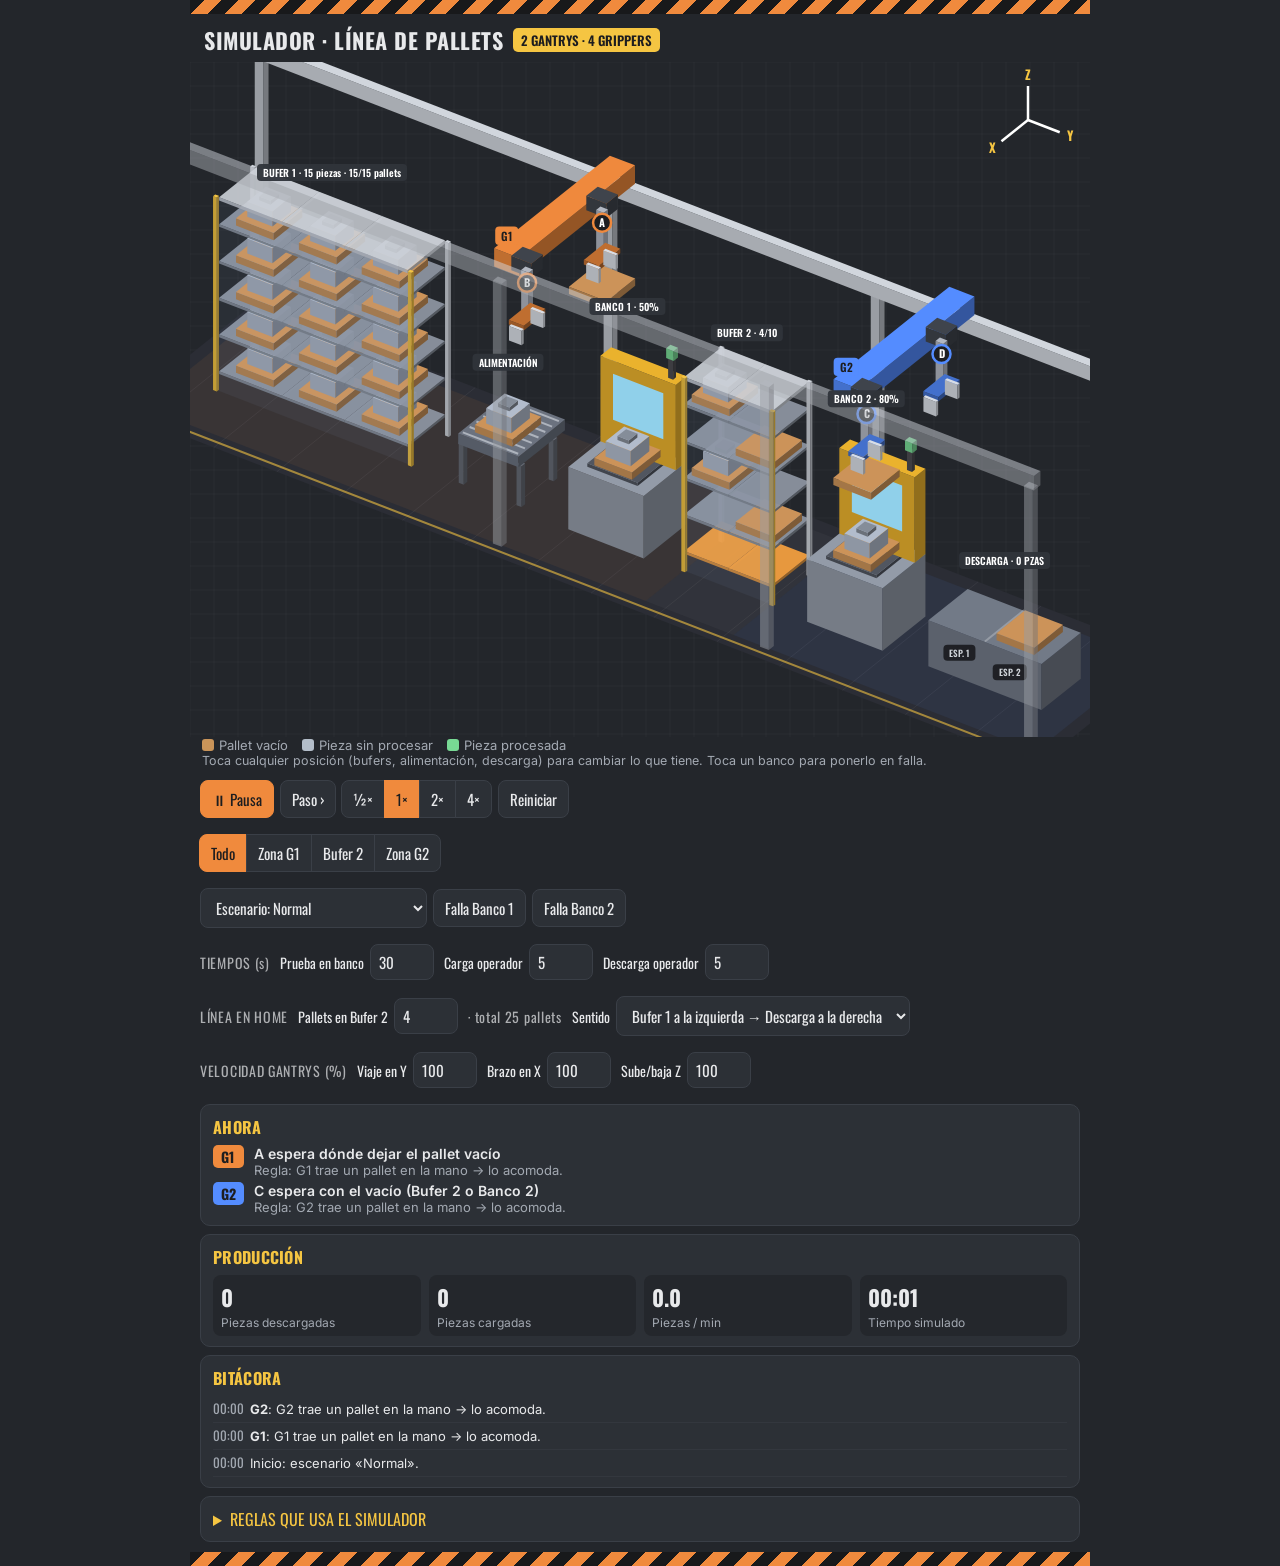
==== simulador/simulador_un_archivo.html @ 89b0557e "Simulador de la línea de pallets con 2 gantrys Simulador isométrico interactivo (HTML + JS clásico, " ====
<!DOCTYPE html>
<html lang="es">
<head>
<meta charset="utf-8">
<meta name="viewport" content="width=device-width, initial-scale=1, maximum-scale=1">
<title>Simulador línea de pallets · 2 gantrys</title>
<link rel="preconnect" href="https://fonts.googleapis.com">
<link href="https://fonts.googleapis.com/css2?family=Oswald:wght@400;600;700&family=Inter:wght@400;600&display=swap" rel="stylesheet">
<style>
:root{--bg:#23262b;--panel:#2c3036;--line:#3a3f47;--txt:#e8e9eb;--mut:#a3a9b2;--or:#f08a3d;--ye:#f5c542;--gr:#78d994;--bl:#548cff;--re:#ee4d47}
*{box-sizing:border-box}
body{margin:0;background:var(--bg);color:var(--txt);font-family:Inter,system-ui,sans-serif;font-size:14px}
.haz{height:14px;background:repeating-linear-gradient(-45deg,var(--or) 0 12px,#18191b 12px 24px)}
header{padding:10px 14px 6px;display:flex;align-items:center;gap:10px}
header h1{font-family:Oswald,sans-serif;font-size:22px;margin:0;letter-spacing:.5px}
.tag{background:var(--ye);color:#1d1d1f;font-family:Oswald;font-weight:600;padding:2px 8px;border-radius:5px;font-size:13px}
.wrap{max-width:900px;margin:0 auto}
#cvwrap{position:relative}
canvas{display:block;width:100%;touch-action:manipulation}
#toast{position:absolute;left:50%;top:10px;transform:translateX(-50%);background:#111;color:#fff;padding:6px 12px;border-radius:8px;font-size:13px;opacity:0;transition:opacity .2s;pointer-events:none;max-width:90%;text-align:center}
.bar{display:flex;flex-wrap:wrap;gap:6px;padding:8px 10px;align-items:center}
.tiempos{gap:10px;font-family:Oswald,sans-serif;font-size:14px}
.tiempos .lbl{opacity:.7;letter-spacing:.05em}
.tiempos label{display:flex;align-items:center;gap:6px}
.tiempos input{width:64px;font-family:Oswald,sans-serif;font-size:15px;background:var(--panel);color:var(--txt);border:1px solid var(--line);border-radius:8px;padding:6px 8px}
button,select{font-family:Oswald,sans-serif;font-size:15px;background:var(--panel);color:var(--txt);border:1px solid var(--line);border-radius:8px;padding:7px 11px;cursor:pointer}
button.on{background:var(--or);color:#1d1d1f;border-color:var(--or)}
button.flt.on{background:var(--re);border-color:var(--re);color:#fff}
.seg{display:flex;gap:0}
.seg button{border-radius:0;margin-left:-1px}
.seg button:first-child{border-radius:8px 0 0 8px}.seg button:last-child{border-radius:0 8px 8px 0}
.card{background:var(--panel);border:1px solid var(--line);border-radius:10px;margin:8px 10px;padding:10px 12px}
.card h3{font-family:Oswald;margin:0 0 6px;font-size:16px;letter-spacing:.3px;color:var(--ye)}
.now{display:grid;grid-template-columns:auto 1fr;gap:4px 10px;align-items:start}
.pill{font-family:Oswald;font-weight:700;padding:1px 8px;border-radius:5px;color:#1d1d1f}
.rule{color:var(--mut);font-size:13px}
.act{font-weight:600}
.stats{display:flex;gap:8px;flex-wrap:wrap}
.stat{flex:1;min-width:90px;background:#24272c;border-radius:8px;padding:6px 8px}
.stat b{font-family:Oswald;font-size:22px;display:block}
.stat span{color:var(--mut);font-size:12px}
#log{max-height:220px;overflow:auto;font-size:13px;line-height:1.45}
#log div{border-bottom:1px solid #33373e;padding:3px 0}
#log .t{color:var(--mut);font-family:Oswald;margin-right:6px}
#warn{color:var(--re);font-weight:600;display:none;margin-top:6px}
details summary{cursor:pointer;font-family:Oswald;font-size:16px;color:var(--ye)}
details li{margin:4px 0;color:#d4d7db}
.legend{display:flex;gap:14px;flex-wrap:wrap;color:var(--mut);font-size:13px;padding:0 12px}
.sw{display:inline-block;width:12px;height:12px;border-radius:3px;margin-right:5px;vertical-align:-1px}
.hint{color:var(--mut);font-size:12.5px;padding:0 12px 4px}

</style>

</head>
<body>
<div class="wrap">
<div class="haz"></div>
<header><h1>SIMULADOR · LÍNEA DE PALLETS</h1><span class="tag">2 GANTRYS · 4 GRIPPERS</span></header>
<div id="cvwrap"><canvas id="cv"></canvas><div id="toast"></div></div>
<div class="legend">
 <span><i class="sw" style="background:#c99459"></i>Pallet vacío</span>
 <span><i class="sw" style="background:#b3bdc9"></i>Pieza sin procesar</span>
 <span><i class="sw" style="background:#78d994"></i>Pieza procesada</span>
</div>
<div class="hint">Toca cualquier posición (bufers, alimentación, descarga) para cambiar lo que tiene. Toca un banco para ponerlo en falla.</div>
<div class="bar">
 <button id="play" class="on">⏸ Pausa</button>
 <button id="step">Paso ›</button>
 <div class="seg" id="spd"><button data-s="0.5">½×</button><button data-s="1" class="on">1×</button><button data-s="2">2×</button><button data-s="4">4×</button></div>
 <button id="reset">Reiniciar</button>
</div>
<div class="bar">
 <div class="seg" id="cam"><button data-c="all" class="on">Todo</button><button data-c="g1">Zona G1</button><button data-c="b2">Bufer 2</button><button data-c="g2">Zona G2</button></div>
</div>
<div class="bar">
 <select id="scn">
  <option value="normal">Escenario: Normal</option>
  <option value="f1">Banco 1 en falla</option>
  <option value="f2">Banco 2 en falla</option>
  <option value="b1low">Bufer 1 casi vacío</option>
  <option value="slow">Descarga lenta (operador tarda)</option>
  <option value="pair">Regla rota en Bufer 2 (001 y 006)</option>
 </select>
 <button id="fb1" class="flt">Falla Banco 1</button>
 <button id="fb2" class="flt">Falla Banco 2</button>
</div>
<div class="bar tiempos">
 <span class="lbl">TIEMPOS (s)</span>
 <label>Prueba en banco <input id="tProc" type="number" min="1" step="1" value="30"></label>
 <label>Carga operador <input id="tLoad" type="number" min="1" step="1" value="5"></label>
 <label>Descarga operador <input id="tUnload" type="number" min="1" step="1" value="5"></label>
</div>
<div class="bar tiempos">
 <span class="lbl">LÍNEA EN HOME</span>
 <label>Pallets en Bufer 2 <input id="nB2" type="number" min="0" max="4" step="1" value="4"></label>
 <span class="lbl" id="palTot"></span>
 <label>Sentido <select id="sentido"><option value="izq">Bufer 1 a la izquierda → Descarga a la derecha</option><option value="der">Bufer 1 a la derecha → Descarga a la izquierda</option></select></label>
</div>
<div class="bar tiempos">
 <span class="lbl">VELOCIDAD GANTRYS (%)</span>
 <label>Viaje en Y <input id="vY" type="number" min="10" max="400" step="10" value="100"></label>
 <label>Brazo en X <input id="vX" type="number" min="10" max="400" step="10" value="100"></label>
 <label>Sube/baja Z <input id="vZ" type="number" min="10" max="400" step="10" value="100"></label>
</div>

<div class="card"><h3>AHORA</h3>
 <div class="now">
  <span class="pill" style="background:var(--or)">G1</span><div><div class="act" id="g1a">—</div><div class="rule" id="g1r"></div></div>
  <span class="pill" style="background:var(--bl)">G2</span><div><div class="act" id="g2a">—</div><div class="rule" id="g2r"></div></div>
 </div>
 <div id="warn"></div>
</div>
<div class="card"><h3>PRODUCCIÓN</h3>
 <div class="stats">
  <div class="stat"><b id="sDone">0</b><span>Piezas descargadas</span></div>
  <div class="stat"><b id="sLoad">0</b><span>Piezas cargadas</span></div>
  <div class="stat"><b id="sRate">0.0</b><span>Piezas / min</span></div>
  <div class="stat"><b id="sTime">00:00</b><span>Tiempo simulado</span></div>
 </div>
</div>
<div class="card"><h3>BITÁCORA</h3><div id="log"></div></div>
<div class="card"><details><summary>REGLAS QUE USA EL SIMULADOR</summary>
<ul>
 <li><b>Ejes:</b> Y a lo largo de la línea; Z sube y baja; X entra al bufer. Los 2 brazos de cada gantry viajan juntos en Y; cada brazo se mueve solo en X y Z.</li>
 <li><b>G1</b> (A, B): Bufer 1, Alimentación, Banco 1 y Bufer 2. <b>G2</b> (C, D): Bufer 2, Banco 2 y Descarga. Solo un gantry a la vez dentro del Bufer 2.</li>
 <li><b>Línea en home (25 pallets):</b> Bufer 1 lleno (15), 4 en el Bufer 2 (uno por nivel 1–4), alimentación con pieza, 1 en cada banco, 1 en descarga y 1 en un gripper de cada gantry.</li>
 <li><b>Todo es intercambio:</b> en cada lugar un gripper saca y el otro deja.</li>
 <li><b>Bufer 1</b> (5 niveles × 3, siempre lleno): entran A (vertical) y B (en L); uno saca y el otro deja en la misma posición.</li>
 <li><b>Bufer 2</b> (5 niveles × 2): columna izquierda 001–005 → A y D en vertical; columna derecha 006–010 → B y C en L. Un solo pallet por nivel.</li>
 <li><b>Bufer 2 niveles 1–4:</b> G1 deja 2 piezas nuevas listas para G2 y se lleva vacíos (intercambio en el mismo nivel). Aquí también se hace el <b>cambio de gripper</b>.</li>
 <li><b>Bufer 2 nivel 5:</b> solo traspaleo: G1 deja la pieza probada y G2 la lleva a descarga.</li>
 <li><b>G1:</b> Banco 1 terminó → cambio rápido (un brazo trae la nueva, el otro saca la probada al nivel 5 y aprovecha para traer un vacío) → intercambio en alimentación (toma pieza nueva, deja el vacío) → la pieza va al Banco 1, al Bufer 2 o al Bufer 1.</li>
 <li><b>G2:</b> Banco 2 terminó → cambio rápido con una pieza del Bufer 2 → descarga → el vacío regresa al Bufer 2 y se lleva la pieza probada del nivel 5 o una nueva.</li>
 <li><b>Descarga</b> (2 espacios, siempre 1 pallet): G2 toma el vacío de un espacio y deja la pieza probada en el otro.</li>
 <li><b>Operadores:</b> en alimentación cargan una pieza en el pallet vacío; en descarga quitan la pieza procesada.</li>
</ul></details></div>
<div class="haz" style="margin-top:10px"></div>
</div>

<script>
// config.js — Constantes: tiempos, colores, geometría de ejes. Cambia aquí tiempos de proceso y dimensiones.
// Se carga como script clásico (sin módulos) para que funcione abriendo index.html directo.

// ===== constants =====
const C = {or:[.94,.54,.24], bl:[.33,.55,1], ye:[.96,.77,.26], gr:[.47,.85,.58], re:[.93,.30,.28], wood:[.80,.58,.35],
  raw:[.70,.74,.80], frame:[.80,.82,.85], dark:[.12,.12,.13]};
let curScn=null;
function setTiempo(id,v){const e=document.getElementById(id); if(e) e.value=v;}
function leerTiempos(){
  const n=(id,def)=>{const e=document.getElementById(id); const v=e?parseFloat(e.value):NaN; return v>0?v:def;};
  PROC=n('tProc',PROC); LOAD=n('tLoad',LOAD); UNLOAD=n('tUnload',UNLOAD);
}
let PROC=30, LOAD=5, UNLOAD=5;
// Velocidades de los gantrys (unidades/s). Base = valores al 100 %; la barra VELOCIDAD las ajusta en %.
const VEL_BASE={y:2.6,x:1.3,z:1.6}; let VEL={...VEL_BASE};
function leerVelocidad(){
  const n=id=>{const e=document.getElementById(id); const v=e?parseFloat(e.value):NaN; return v>0?v/100:1;};
  VEL={y:VEL_BASE.y*n('vY'),x:VEL_BASE.x*n('vX'),z:VEL_BASE.z*n('vZ')};
}
let ESPEJO=false;   // true = la línea empieza a la derecha (Bufer 1) y termina a la izquierda (Descarga)
let B2_STOCK=2;   // piezas nuevas que G1 deja listas en el Bufer 2 para el Banco 2   // segundos; se cambian desde la barra TIEMPOS de la pantalla
const REST=3.25, GH=0.47;
const LV=n=>0.30+(5-n)*0.56;
const LANE={A:-1.05,B:1.05,C:1.05,D:-1.05};
const SAFE={G1:6.2,G2:10.0};

</script>
<script>
// world.js — Modelo del mundo: posiciones (slots), pallets, gantrys, escenarios y bitácora.
// Se carga como script clásico (sin módulos) para que funcione abriendo index.html directo.

// ===== world =====
let S={}, pid=0, simT=0, stats, logArr=[], lockOwner=null, G={};
function mkSlot(id,kind,x,y,z,o={}){S[id]=Object.assign({id,kind,x,y,z,pallet:null,res:null,timer:0,prog:0,fault:false},o);}
function pal(piece){return {id:++pid,piece,claimed:false};}
function build(){
  S={}; pid=0;
  for(let p=0;p<3;p++)for(let n=1;n<=5;n++){const num=p*5+n; mkSlot('B1-'+String(num).padStart(2,'0'),'B1',0,0.5+p,LV(n),{level:n,col:p,label:String(num).padStart(2,'0')});}
  for(let n=1;n<=5;n++){
    mkSlot('B2-'+String(n).padStart(3,'0'),'B2',0,7.75,LV(n),{level:n,col:'L',label:String(n).padStart(3,'0')});
    mkSlot('B2-'+String(n+5).padStart(3,'0'),'B2',0,8.45,LV(n),{level:n,col:'R',label:String(n+5).padStart(3,'0')});
  }
  mkSlot('ALIM','ALIM',0,4.3,0.80,{label:'ALIMENTACIÓN'});
  mkSlot('BK1','BK',0,6.2,1.0,{label:'BANCO 1'});
  mkSlot('BK2','BK',0,10.0,1.0,{label:'BANCO 2'});
  mkSlot('D1','DESC',0,11.8,0.7,{label:'1'});
  mkSlot('D2','DESC',0,12.6,0.7,{label:'2'});
}
const B1=()=>Object.values(S).filter(s=>s.kind==='B1');
const B2=()=>Object.values(S).filter(s=>s.kind==='B2');
const pairOf=s=>S['B2-'+String(s.col==='L'?s.level+5:s.level).padStart(3,'0')];
const pairFree=n=>{const a=S['B2-'+String(n).padStart(3,'0')],b=S['B2-'+String(n+5).padStart(3,'0')];return !a.pallet&&!b.pallet&&!a.res&&!b.res;};
const colOf=arm=>(arm==='A'||arm==='D')?'L':'R';
const b2slot=(n,col)=>S['B2-'+String(col==='L'?n:n+5).padStart(3,'0')];
function b2Free(arm){for(const n of [4,3,2,1]) if(pairFree(n)) return b2slot(n,colOf(arm)); return null;}
function avail(s,piece){return s.pallet&&!s.pallet.claimed&&s.pallet.piece===piece;}

class Gantry{
  constructor(name,col,arms,gy){this.name=name;this.col=col;this.arms=arms;this.v={gy};arms.forEach(a=>{this.v[a+'.x']=LANE[a];this.v[a+'.z']=REST;});
    this.hold={};arms.forEach(a=>this.hold[a]=null);this.q=[];this.cur=null;this.el=0;this.rule='Esperando…';this.txt='Sin tarea';this.wait=0;}
  get front(){return this.arms[1];} get back(){return this.arms[0];}
}
function initScenario(sc){
  build(); simT=0; lockOwner=null; logArr=[]; stats={done:0,load:0};
  // Tiempos desde la barra TIEMPOS (si no existe, quedan los de config.js). «Descarga lenta» fuerza 28 s.
  if(sc==='slow') setTiempo('tUnload',28); else if(curScn==='slow') setTiempo('tUnload',5);
  curScn=sc; leerTiempos(); leerVelocidad();
  const b1=B1().sort((a,b)=>a.level-b.level||a.col-b.col);
  const nB1=sc==='b1low'?3:15;
  // Bufer 1 siempre lleno: 15 pallets; los que no traen pieza son vacíos.
  b1.forEach((s,i)=>{ s.pallet=pal(i>=15-nB1?'raw':'none'); });
  S.ALIM.pallet=pal('raw');
  S.BK1.pallet=pal('raw'); S.BK1.prog=0.45;
  S.BK2.pallet=pal('raw'); S.BK2.prog=0.75;
  S.D2.pallet=pal('none');
  if(sc==='f1') S.BK1.fault=true;
  if(sc==='f2') S.BK2.fault=true;
  if(sc==='pair'){S['B2-001'].pallet=pal('none');S['B2-006'].pallet=pal('raw');}
  // Bufer 2 en home: N pallets (barra LÍNEA), uno por nivel, alternando pieza nueva (izq) y vacío (der).
  else { const e=document.getElementById('nB2'); const n=e?Math.max(0,Math.min(4,parseInt(e.value)||0)):4;
    for(let lv=1;lv<=n;lv++) S[b2slot(lv,lv%2?'L':'R').id].pallet=pal(lv%2?'raw':'none'); }
  G.G1=new Gantry('G1',C.or,['A','B'],5.2);
  G.G2=new Gantry('G2',C.bl,['D','C'],10.6);
  // Línea real: cada gantry anda siempre con un pallet en un gripper (21 pallets en total:
  // 15 Bufer 1 + alimentación + 2 bancos + descarga + 1 en cada gantry).
  G.G1.hold.A=pal('none'); G.G2.hold.C=pal('none');
  log('Inicio: escenario «'+document.getElementById('scn').selectedOptions[0].text.replace('Escenario: ','')+'».');
  syncFaultBtns();
}

// ===== logging =====
function fmt(t){const m=Math.floor(t/60),s=Math.floor(t%60);return String(m).padStart(2,'0')+':'+String(s).padStart(2,'0');}
function log(m){logArr.unshift([simT,m]); if(logArr.length>60)logArr.pop(); renderLog();}
function renderLog(){document.getElementById('log').innerHTML=logArr.map(([t,m])=>`<div><span class="t">${fmt(t)}</span>${m}</div>`).join('');}
let toastT=0;function toast(m){const e=document.getElementById('toast');e.textContent=m;e.style.opacity=1;clearTimeout(toastT);toastT=setTimeout(()=>e.style.opacity=0,1800);}

</script>
<script>
// motion.js — Movimientos: secuencias en L / vertical y el ejecutor de acciones de cada gantry.
// Se carga como script clásico (sin módulos) para que funcione abriendo index.html directo.

// ===== motion macros =====
const name=s=>s.kind==='B1'?`Bufer 1 pos ${s.label} (nivel ${s.level})`:s.kind==='B2'?`Bufer 2 pos ${s.label} (nivel ${s.level})`:s.kind==='DESC'?`Descarga espacio ${s.label}`:s.label.charAt(0)+s.label.slice(1).toLowerCase();
const mv=(to,txt)=>({t:'mv',to,txt});
// En L: B en el Bufer 1, y B/C en la columna derecha del Bufer 2. A/D siempre vertical.
function isL(arm,s){return (arm==='B'||arm==='C')&&(s.kind==='B1'||(s.kind==='B2'&&s.col==='R'));}
function pick(g,arm,s,moveY=true){return (isL(arm,s)?seqL:seqV)(g,arm,s,'grab',moveY);}
function place(g,arm,s,moveY=true){return (isL(arm,s)?seqL:seqV)(g,arm,s,'rel',moveY);}
function seqL(g,arm,s,op,moveY){
  const verb=op==='grab'?'toma':'deja';
  return [mv({gy:s.y},`${g.name} viaja en Y a ${name(s)}`),
    mv({[arm+'.z']:s.z+GH+(op==='grab'?0.05:0.09)},`${arm} baja en Z al nivel ${s.level}`),
    mv({[arm+'.x']:s.x},`${arm} entra en X (movimiento en L)`),
    mv({[arm+'.z']:s.z+GH},`${arm} se asienta`),
    {t:op,arm,s,txt:`${arm} ${verb} el pallet en ${name(s)}`},
    ...(op==='grab'?[mv({[arm+'.z']:s.z+GH+0.08},`${arm} levanta el pallet`)]:[]),
    mv({[arm+'.x']:LANE[arm]},`${arm} sale en X`),
    mv({[arm+'.z']:REST},`${arm} sube en Z`)];
}
function seqV(g,arm,s,op,moveY){
  const verb=op==='grab'?'toma':'deja';
  return [...(moveY?[mv({gy:s.y},`${g.name} viaja en Y a ${name(s)}`)]:[]),
    mv({[arm+'.x']:s.x},`${arm} se alinea en X`),
    mv({[arm+'.z']:s.z+GH},`${arm} baja en Z (vertical)`),
    {t:op,arm,s,txt:`${arm} ${verb} el pallet en ${name(s)}`},
    mv({[arm+'.z']:REST},`${arm} sube en Z`),
    mv({[arm+'.x']:LANE[arm]},`${arm} regresa a su carril`)];
}
const lock=g=>({t:'lock',txt:`${g.name} espera que se libere el Bufer 2`});
const unlock=g=>[mv({gy:SAFE[g.name]},`${g.name} sale del Bufer 2`),{t:'unlock'}];
const waitFor=(fn,txt,then)=>({t:'waitfor',fn,txt,then});
function claim(s){if(s.pallet)s.pallet.claimed=true;}
function reserve(s){s.res=true;}

// ===== executor =====
let actionDone=false;
function startAction(g,a){
  g.cur=a; g.el=0; g.txt=a.txt||g.txt;
  if(a.t==='mv'){ g.frm={...g.v}; let d=0;
    for(const k in a.to){const r=k==='gy'?VEL.y:(k.endsWith('.x')?VEL.x:VEL.z); d=Math.max(d,Math.abs(a.to[k]-g.frm[k])/r);}
    g.dur=d>0.001?0.15+d:0; }
  else if(a.t==='grab'||a.t==='rel'){g.dur=0.35;g.ev=false;}
  else g.dur=0;
}
function stepGantry(g,dt){
  let guard=0;
  while(dt>0 && guard++<50){
    if(!g.cur){
      if(!g.q.length){
        g.wait-=dt; if(g.wait>0) return; g.wait=0.25;
        const d=(g.name==='G1'?decideG1:decideG2)(g);
        if(d){g.q=d.q; g.rule=d.rule; log(`<b>${g.name}</b>: ${d.rule}`);}
        else { const home=g.name==='G1'?5.2:10.6; if(Math.abs(g.v.gy-home)>0.05 && !Object.values(g.hold).some(x=>x)){g.q=[mv({gy:home},`${g.name} regresa a su posición de espera`)];g.rule='Sin tarea pendiente.';} else {g.txt='Esperando tarea';g.rule='Sin tarea pendiente.';return;} }
      }
      const a=g.q.shift();
      if(a.t==='dyn'){g.q.unshift(...a.fn());continue;}
      startAction(g,a);
    }
    const a=g.cur;
    if(a.t==='lock'){ if(lockOwner===null||lockOwner===g.name){lockOwner=g.name;g.cur=null;continue;} g.txt=a.txt; return; }
    if(a.t==='call'){ a.fn(); g.cur=null; continue; }
    if(a.t==='unlock'){ if(lockOwner===g.name)lockOwner=null; g.cur=null; continue; }
    if(a.t==='waitfor'){ if(a.fn()){ if(a.then)a.then(); g.cur=null; continue; } g.txt=a.txt; return; }
    const use=Math.min(dt,Math.max(0,g.dur-g.el)); g.el+=use; dt-=use;
    const k=g.dur>0?Math.min(1,g.el/g.dur):1;
    if(a.t==='mv'){const e=k*k*(3-2*k); for(const key in a.to) g.v[key]=g.frm[key]+(a.to[key]-g.frm[key])*e;}
    if((a.t==='grab'||a.t==='rel')&&k>=0.5&&!g.ev){ g.ev=true;
      if(a.t==='grab'){const p=a.s.pallet; if(!p){log(`<span style="color:#ee4d47">${g.name}: no encontró pallet en ${name(a.s)} (se movió a mano).</span>`); } else {p.claimed=false;g.hold[a.arm]=p;a.s.pallet=null;a.s.res=null;}}
      else {const p=g.hold[a.arm]; g.hold[a.arm]=null; if(p){ if(a.s.pallet){log(`<span style="color:#ee4d47">${g.name}: ${name(a.s)} ocupada, regresa el pallet.</span>`); g.hold[a.arm]=p; } else {a.s.pallet=p;a.s.res=null;a.s.timer=0; if(a.s.kind==='BK'&&p.piece==='raw'){a.s.prog=0;}}}}
    }
    if(g.el>=g.dur-1e-9){ g.cur=null; if(g.dur>0) actionDone=true; }
  }
}
function stepWorld(dt){
  simT+=dt;
  for(const s of [S.BK1,S.BK2]){ const p=s.pallet;
    if(p&&p.piece==='raw'&&!s.fault&&!p.claimed){ s.prog+=dt/PROC; if(s.prog>=1){s.prog=1;p.piece='done';log(`${s.label.charAt(0)+s.label.slice(1).toLowerCase()} terminó la pieza.`);} } }
  // control: cuánto tiempo seguido queda alimentación sin pallet (debe ser solo el instante del intercambio)
  if(!S.ALIM.pallet){ S.ALIM.vac=(S.ALIM.vac||0)+dt; stats.alimVac=Math.max(stats.alimVac||0,S.ALIM.vac); } else S.ALIM.vac=0;
  const a=S.ALIM.pallet; if(a&&a.piece==='none'&&!a.claimed){S.ALIM.timer+=dt; if(S.ALIM.timer>=LOAD){a.piece='raw';S.ALIM.timer=0;stats.load++;log('Operador cargó pieza nueva en alimentación.');}} else if(!a||a.piece!=='none') S.ALIM.timer=0;
  for(const s of [S.D1,S.D2]){const p=s.pallet; if(p&&p.piece==='done'&&!p.claimed){s.timer+=dt; if(s.timer>=UNLOAD){p.piece='none';s.timer=0;stats.done++;log(`Operador descargó la pieza en descarga espacio ${s.label}.`);}} else s.timer=0;}
  stepGantry(G.G1,dt); stepGantry(G.G2,dt);
}

</script>
<script>
// rules.js — LÓGICA DE DECISIÓN de G1 y G2 (prioridades). Es el archivo principal para ajustar el comportamiento.
// Se carga como script clásico (sin módulos) para que funcione abriendo index.html directo.
//
// Patrón de la secuencia real de la línea: TODO es intercambio. En cada lugar un brazo saca y el otro deja,
// y el gantry "aprovecha el viaje": si pasa por el Bufer 2 con un brazo libre, toma un vacío para alimentación
// (G1) o una pieza para descarga / Banco 2 (G2). Los pasos marcados {t:'dyn'} se deciden al llegar ahí.

// ===== utilidades =====
const otherG1=a=>a==='A'?'B':'A';
const otherG2=a=>a==='D'?'C':'D';
const armG2=s=>s.col==='L'?'D':'C';
const b1With=piece=>B1().filter(s=>avail(s,piece)).sort((a,b)=>b.level-a.level||a.col-b.col)[0]||null;
const emptyB2In=col=>B2().find(s=>s.level<=4&&s.col===col&&avail(s,'none'))||null;
const emptyB2forG1=()=>B2().find(s=>s.level<=4&&avail(s,'none'))||null;
const alimFree=()=>!S.ALIM.pallet&&!S.ALIM.res;
const holding=g=>Object.values(g.hold).some(x=>x);
function bkNeedsPiece(bk){ if(bk.fault) return false; const p=bk.pallet; if(bk.res) return false; return !p || p.piece!=='raw'; }
const bk1CanTake=()=>!S.BK1.fault&&!S.BK1.pallet&&!S.BK1.res;
// Nivel 5 = traspaleo en los dos sentidos (punto de entrega entre gantrys): G1 deja la probada y saca el vacío que dejó G2; G2 saca la probada y deja un vacío.
const lv5=col=>b2slot(5,col);
// ¿Puede el brazo `o` de G1 dejar una probada en el nivel 5? Su columna libre, y la otra libre o con un vacío que el otro brazo (si está libre) saca antes.
function lvl5Accepts(o,raFree){ const d=lv5(colOf(o)), e=lv5(colOf(o)==='L'?'R':'L');
  return !d.pallet&&!d.res&&((!e.pallet&&!e.res)||(raFree&&avail(e,'none'))); }
const bk1Done=()=>{const p=S.BK1.pallet;return !!(p&&!p.claimed&&p.piece==='done');};
const bk1DoneReady=()=>bk1Done()&&(lvl5Accepts('A',true)||lvl5Accepts('B',true));
// Bufer 2 = punto de entrega G1→G2 (punto de entrega entre gantrys): G1 mantiene ahí B2_STOCK piezas nuevas LISTAS para el
// Banco 2, así G2 nunca espera a G1. Cuenta las del Bufer 2 (niveles 1–4) y las que G2 ya trae en la mano.
function bk2WantsRaw(){
  if(S.BK2.fault) return false;
  const b2raw=B2().filter(s=>s.level<=4&&s.pallet&&s.pallet.piece==='raw').length;
  const g2raw=Object.values(G.G2.hold).filter(x=>x&&x.piece==='raw').length;
  return b2raw+g2raw < B2_STOCK;
}
// ¿Tiene a dónde ir una pieza nueva que G1 traiga en el brazo `arm`?
const g1RawHasDest=arm=>bk1CanTake()||(!S.BK1.fault&&!!bk1DoneReady())||(bk2WantsRaw()&&(!!b2Free(arm)||b2CanSwap(arm,s=>s.pallet.piece==='none')||b2CanSwap(otherG1(arm),s=>s.pallet.piece==='none')))||!!b1With('none');

// ---- Intercambio en el Bufer 2: los dos brazos en el MISMO NIVEL, uno en cada columna.
// El brazo libre `o` saca un pallet de su columna y el brazo `put` deja el que trae en ese nivel, en su columna.
// Así nunca hay dos pallets en el mismo nivel y no hace falta que haya un nivel libre.
function b2SwapWith(g,put,want){
  const o=g.name==='G1'?otherG1(put):otherG2(put);
  if(!g.hold[put]||g.hold[o]) return null;
  const take=B2().filter(s=>s.level<=4&&s.col===colOf(o)&&s.pallet&&!s.pallet.claimed&&!s.res&&want(s)).sort((a,b)=>b.level-a.level)[0];
  if(!take) return null;
  const dest=b2slot(take.level,colOf(put)); if(dest.pallet||dest.res) return null;
  return {o,take,dest};
}
// Igual que b2SwapWith pero solo pregunta (sin revisar qué traen los brazos hoy).
function b2CanSwap(put,want){
  const oc=colOf(put)==='L'?'R':'L';
  return B2().some(s=>s.level<=4&&s.col===oc&&s.pallet&&!s.pallet.claimed&&!s.res&&want(s)&&(d=>!d.pallet&&!d.res)(b2slot(s.level,colOf(put))));
}
function b2SwapQ(g,put,sw){ claim(sw.take); reserve(sw.dest);
  return [lock(g),...pick(g,sw.o,sw.take),...place(g,put,sw.dest),...unlock(g)]; }
// ¿Algún banco espera pieza que alimentación no tiene lista, y hay piezas en el Bufer 1? (→ usar el vacío para sacar una)
const g1NeedsB1Raw=()=>!avail(S.ALIM,'raw')&&!!b1With('raw')&&(bk1CanTake()||bk2WantsRaw());

// ---- Bufer 1: SIEMPRE lleno (15 pallets, con pieza o vacíos). Toda visita es un INTERCAMBIO en la misma
// posición: un brazo saca el pallet y el otro deja el que trae. B entra en L, A en vertical.
// Plan para que G1 quede con una pieza sin procesar en la mano: {arm, src, q()} o null.
// arm = brazo que queda con la pieza. q() marca (claim) los pallets y devuelve las acciones.
function planRawG1(g){
  // (alimentación NO: ahí solo se toma la pieza por intercambio, trayendo un vacío → ver g1EmptyOut)
  const r=b1With('raw'); if(!r) return null;
  const e=emptyB2forG1(); if(!e) return null;
  const ea=e.col==='L'?'A':'B', ra=otherG1(ea);   // ea trae el vacío, ra saca la pieza
  return {arm:ra,src:'B1',r,e,q:()=>{claim(r);claim(e);
    return [lock(g),...pick(g,ea,e),...unlock(g),...pick(g,ra,r),...place(g,ea,r,false)];}};
}
const srcTxt=pl=>pl.src==='ALIM'?'de alimentación':'del Bufer 1, por intercambio con un vacío del Bufer 2';

// ===== G1: pasos dinámicos =====
// Dentro del Bufer 2 (con candado): si el brazo `fa` quedó libre, toma un vacío de su columna para alimentación.
function g1TakeEmptyAtB2(g,fa){ return {t:'dyn',fn:()=>{
  if(g.hold[fa]) return [];
  const e=emptyB2In(colOf(fa)); if(!e) return [];
  const forB1=g1NeedsB1Raw();
  // G1 siempre se lleva un vacío: en alimentación solo puede tomar la pieza si deja un vacío a cambio
  claim(e); log(`G1: aprovecha el viaje → ${fa} toma el pallet vacío del Bufer 2 pos ${e.label} ${forB1?'para sacar una pieza del Bufer 1':'para alimentación'}.`);
  return pick(g,fa,e);
}}; }
// Acomoda lo que G1 traiga en las manos.
function g1Continue(g){ return {t:'dyn',fn:()=>{
  for(const a of g.arms){ const p=g.hold[a]; if(!p) continue;
    if(p.piece==='none') return g1EmptyOut(g,a);
    if(p.piece==='raw') return g1RawOut(g,a);
  }
  for(const a of g.arms){ const p=g.hold[a]; if(p&&p.piece==='done') return g1DoneOut(g,a); }
  return [];
}}; }
// G1 trae un vacío en `ea`. Prioridad:
//  1) alimentación con pieza lista → intercambio ahí (toma la nueva, deja el vacío);
//  2) Banco 1 terminó y no hay pieza nueva → intercambio en el banco (saca la probada, deja el vacío) y la probada al nivel 5;
//  3) un banco espera pieza y alimentación no la tiene → intercambio en el Bufer 1 (deja el vacío, saca una pieza);
//  4) alimentación libre → deja el vacío para que el operador cargue.
function g1EmptyOut(g,ea){
  const oa=otherG1(ea), bk=S.BK1;
  if(avail(S.ALIM,'raw') && !g.hold[oa] && g1RawHasDest(oa)){ claim(S.ALIM);
    log(`G1: intercambio en alimentación → ${oa} toma la pieza nueva y ${ea} deja el vacío.`);
    return [...pick(g,oa,S.ALIM),{t:'call',fn:()=>reserve(S.ALIM)},...place(g,ea,S.ALIM,false),g1Continue(g)]; }
  if(!bk.fault && !g.hold[oa] && bk1Done() && !avail(S.ALIM,'raw') && lvl5Accepts(oa,true)){ claim(bk); reserve(bk);
    log(`G1: Banco 1 terminó y no hay pieza nueva → ${oa} saca la probada y ${ea} deja el vacío en el banco.`);
    return [mv({gy:bk.y},`${g.name} viaja en Y al Banco 1`),...pick(g,oa,bk,false),...place(g,ea,bk,false),...g1Lvl5(g,oa)]; }
  if(!g.hold[oa] && g1NeedsB1Raw()){ const r=b1With('raw'); claim(r);
    log(`G1: un banco espera pieza y alimentación no está lista → intercambio en Bufer 1 pos ${r.label}: ${oa} saca la pieza y ${ea} deja el vacío.`);
    return [...pick(g,oa,r),...place(g,ea,r,false),g1Continue(g)]; }
  if(alimFree()){ reserve(S.ALIM); return place(g,ea,S.ALIM); }
  const d=b2Free(ea); if(d){ reserve(d); return [lock(g),...place(g,ea,d),...unlock(g)]; }
  return [waitFor(()=>alimFree()||avail(S.ALIM,'raw')||b2Free(ea)||(!bk.fault&&!g.hold[oa]&&bk1Done()&&lvl5Accepts(oa,true)),`${ea} espera dónde dejar el pallet vacío`,null),{t:'dyn',fn:()=>g1EmptyOut(g,ea)}];
}
// Traspaleo en el nivel 5: `o` trae la probada. Si G2 dejó un vacío en el nivel 5, el otro brazo lo saca primero
// y `o` deja la probada en ese mismo nivel, en su columna. Después, si conviene, cambia el vacío de gripper (niveles 1–4).
function g1Lvl5(g,o){
  const ra=otherG1(o), d=lv5(colOf(o)), e=lv5(colOf(ra)); reserve(d);
  const take=avail(e,'none')&&!g.hold[ra]; if(take) claim(e);
  return [lock(g),...(take?pick(g,ra,e):[]),...place(g,o,d),take?g1FixEmptyArm(g,ra):g1TakeEmptyAtB2(g,ra),...unlock(g),g1Continue(g)];
}
// Cambio de gripper en el Bufer 2 (niveles 1–4): el vacío que sacó `ea` del nivel 5 pasa al otro brazo,
// para que `ea` quede libre y tome la próxima pieza nueva (así el ciclo se repite con los mismos brazos).
function g1FixEmptyArm(g,ea){ return {t:'dyn',fn:()=>{
  const o=otherG1(ea); if(!g.hold[ea]||g.hold[o]) return [];
  const sw=b2SwapWith(g,ea,s=>s.pallet.piece==='none'); if(!sw) return [];
  claim(sw.take); reserve(sw.dest);
  log(`G1: cambio de gripper en Bufer 2 nivel ${sw.take.level} → ${o} toma un vacío y ${ea} deja el suyo.`);
  return [...pick(g,o,sw.take),...place(g,ea,sw.dest)];
}}; }
// Cambio rápido en Banco 1 cuando `ra` ya trae la pieza nueva: el otro brazo saca la probada y la lleva al nivel 5.
function g1BankSwap(g,ra){
  const o=otherG1(ra), bk=S.BK1;
  claim(bk); reserve(bk);
  return [mv({gy:bk.y},`${g.name} viaja en Y al Banco 1`),...pick(g,o,bk,false),...place(g,ra,bk,false),...g1Lvl5(g,o)];
}
// G1 trae una probada en `a` (p. ej. después de un intercambio en el banco): al nivel 5.
function g1DoneOut(g,a){
  const o=otherG1(a);
  if(lvl5Accepts(a,!g.hold[o])) return g1Lvl5(g,a);
  return [waitFor(()=>lvl5Accepts(a,!g.hold[o]),`${a} espera lugar en el nivel 5 del Bufer 2`,null),{t:'dyn',fn:()=>g1DoneOut(g,a)}];
}
// G1 trae una pieza nueva en `ra`: Banco 1 → Bufer 2 (piezas listas para G2) → Bufer 1 (intercambio con un vacío).
function g1RawOut(g,ra){
  const o=otherG1(ra), bk=S.BK1;
  if(bk1CanTake()){ reserve(bk); return place(g,ra,bk); }
  if(!bk.fault && !g.hold[o] && bk1Done()){
    if(lvl5Accepts(o,true)){ log(`G1: Banco 1 terminó → cambio rápido con la pieza que trae ${ra}.`); return g1BankSwap(g,ra); }
    // la probada quedaría en la columna equivocada del nivel 5 → cambio de gripper de la pieza nueva (niveles 1–4)
    const sw=lvl5Accepts(ra,true)?b2SwapWith(g,ra,s=>s.pallet.piece==='raw'):null;
    if(sw){ log(`G1: cambio de gripper en Bufer 2 nivel ${sw.take.level} → ${sw.o} toma una pieza nueva y ${ra} deja la suya (para el cambio rápido en Banco 1).`);
      return [...b2SwapQ(g,ra,sw),g1Continue(g)]; }
    const r1=lvl5Accepts(ra,true)?b1With('raw'):null;   // respaldo: el cambio se hace en el Bufer 1
    if(r1){ claim(r1); log(`G1: cambio de gripper en Bufer 1 pos ${r1.label} → ${o} toma una pieza y ${ra} deja la suya (para el cambio rápido en Banco 1).`);
      return [...pick(g,o,r1),...place(g,ra,r1,false),g1Continue(g)]; }
  }
  if(bk2WantsRaw()){
    const sw=b2SwapWith(g,ra,s=>s.pallet.piece==='none');
    if(sw){ log(`G1: intercambio en Bufer 2 nivel ${sw.take.level} → ${sw.o} saca el vacío y ${ra} deja la pieza nueva para el Banco 2.`);
      return [...b2SwapQ(g,ra,sw),g1Continue(g)]; }
    const d=b2Free(ra); if(d){ reserve(d);
    log(`G1: Banco 2 necesita pieza → ${ra} la deja en el Bufer 2 pos ${d.label}.`);
    return [lock(g),...place(g,ra,d),g1TakeEmptyAtB2(g,ra),...unlock(g),g1Continue(g)]; }
    // vacíos solo en la columna de `ra` → cambio de gripper (toma una pieza con el otro brazo) para poder intercambiar
    const ch=b2CanSwap(o,s=>s.pallet.piece==='none')?b2SwapWith(g,ra,s=>s.pallet.piece==='raw'):null;
    if(ch){ log(`G1: cambio de gripper en Bufer 2 nivel ${ch.take.level} → ${ch.o} toma una pieza y ${ra} deja la suya.`);
      return [...b2SwapQ(g,ra,ch),g1Continue(g)]; }
    const r1=!g.hold[o]&&b2CanSwap(o,s=>s.pallet.piece==='none')?b1With('raw'):null;
    if(r1){ claim(r1); log(`G1: cambio de gripper en Bufer 1 pos ${r1.label} → ${o} toma una pieza y ${ra} deja la suya (en el Bufer 2 no se pudo).`);
      return [...pick(g,o,r1),...place(g,ra,r1,false),g1Continue(g)]; }
  }
  const f=!g.hold[o]?b1With('none'):null;
  if(f){ claim(f); log(`G1: el Bufer 1 acumula → ${ra} deja la pieza en pos ${f.label} y ${o} saca el vacío.`);
    return [...pick(g,o,f),...place(g,ra,f,false),g1Continue(g)]; }
  return [waitFor(()=>bk1CanTake()||(!bk.fault&&!g.hold[o]&&bk1Done()&&(lvl5Accepts(o,true)||(lvl5Accepts(ra,true)&&(b2SwapWith(g,ra,s=>s.pallet.piece==='raw')||b1With('raw')))))||(bk2WantsRaw()&&(b2Free(ra)||b2SwapWith(g,ra,s=>s.pallet.piece==='none')||b2SwapWith(g,ra,s=>s.pallet.piece==='raw')||(!g.hold[o]&&b2CanSwap(o,s=>s.pallet.piece==='none')&&b1With('raw'))))||(!g.hold[o]&&b1With('none')),
    `${ra} espera con pieza nueva (Banco 1, Bufer 2 o Bufer 1)`,null),{t:'dyn',fn:()=>g1RawOut(g,ra)}];
}

// ¿De dónde saca G1 un vacío para llevar a alimentación? Banco 1 (pallet vacío) → nivel 5 → niveles 1–4 del Bufer 2.
function g1EmptySource(){
  const bk=S.BK1;
  if(!bk.fault&&!bk.res&&avail(bk,'none')) return {s:bk,arm:'A',txt:'del Banco 1'};
  for(const c of ['L','R']){ const s=lv5(c); if(avail(s,'none')) return {s,arm:c==='L'?'A':'B',b2:true,txt:`del Bufer 2 pos ${s.label} (nivel 5)`}; }
  const e=emptyB2forG1(); if(e) return {s:e,arm:e.col==='L'?'A':'B',b2:true,txt:`del Bufer 2 pos ${e.label}`};
  return null;
}
function decideG1(g){
  if(holding(g)) return {rule:'G1 trae un pallet en la mano → lo acomoda.',q:[g1Continue(g)]};
  const bk=S.BK1, p=bk.pallet;
  // 0: en alimentación SIEMPRE es intercambio (toma la pieza, deja un vacío) → si G1 no trae vacío, primero va por uno
  const ap=S.ALIM.pallet;
  if(ap&&!ap.claimed){ const src=g1EmptySource();
    if(src&&(src.s===bk||g1RawHasDest(otherG1(src.arm))||bk1Done())){ claim(src.s);
      return {rule:`Para tomar la pieza de alimentación hay que dejar un vacío → ${src.arm} toma un pallet vacío ${src.txt}.`,
        q:[...(src.b2?[lock(g),...pick(g,src.arm,src.s),...unlock(g)]:pick(g,src.arm,src.s)),g1Continue(g)]}; } }
  // 1: Banco 1 terminó y nivel 5 libre → cambio rápido; la probada va al nivel 5 y el brazo libre trae un vacío
  if(bk1DoneReady()){
    const pl=!bk.fault?planRawG1(g):null;
    if(pl){ let ra=pl.arm;
      if(pl.src==='ALIM'&&!lvl5Accepts(otherG1(ra),true)) ra=otherG1(ra);   // alimentación: toma la pieza el brazo que deja bien el nivel 5
      if(lvl5Accepts(otherG1(ra),true)){ const o=otherG1(ra);
        const q=pl.src==='ALIM'?(claim(S.ALIM),pick(g,ra,S.ALIM)):pl.q();
        return {rule:`Banco 1 terminó y hay pieza nueva ${srcTxt(pl)} → CAMBIO RÁPIDO: ${ra} trae la nueva y ${o} saca la probada al nivel 5 (traspaleo); ${ra} saca el vacío que dejó G2.`,
          q:[...q,...g1BankSwap(g,ra)]}; }
    }
    const o=['A','B'].find(x=>lvl5Accepts(x,true)); claim(bk);
    return {rule:`Banco 1 terminó (no hay pieza nueva lista) → ${o} saca la probada al nivel 5 del Bufer 2 (traspaleo).`,
      q:[...pick(g,o,bk),...g1Lvl5(g,o)]};
  }
  // 2: Banco 1 con pallet vacío
  if(p && !p.claimed && p.piece==='none'){
    const r=!bk.fault?b1With('raw'):null;
    if(r){ claim(bk); claim(r); reserve(bk);
      return {rule:`Banco 1 tiene pallet vacío → A lo lleva al Bufer 1 pos ${r.label}: B saca la pieza, A deja el vacío y B carga el banco.`,
        q:[...pick(g,'A',bk),...pick(g,'B',r),...place(g,'A',r,false),...place(g,'B',bk)]};
    }
    if(alimFree()){ claim(bk); reserve(S.ALIM); return {rule:'Banco 1 tiene pallet vacío → A lo regresa a alimentación.',q:[...pick(g,'A',bk),...place(g,'A',S.ALIM)]}; }
    const d=b2Free('A'); if(d){ claim(bk); reserve(d); return {rule:'Banco 1 tiene pallet vacío → A lo sube al Bufer 2.',q:[...pick(g,'A',bk),lock(g),...place(g,'A',d),...unlock(g)]}; }
  }
  // 3: Banco 1 vacío → cargarlo
  if(!p && !bk.res && !bk.fault){ const pl=planRawG1(g);
    if(pl){ reserve(bk);
      return {rule:`Banco 1 vacío → ${pl.arm} lo carga con pieza sin procesar ${srcTxt(pl)}.`,q:[...pl.q(),...place(g,pl.arm,bk)]};} }
  // 4: Banco 1 ocupado y Banco 2 necesita pieza → mandarla al Bufer 2 y traer un vacío de regreso
  if(bk2WantsRaw()){
    const pl=planRawG1(g);
    if(pl){ // si sale del Bufer 1, el vacío que se tomó del Bufer 2 deja libre su nivel: la pieza va ahí
      let d=pl.src==='ALIM'?b2Free(pl.arm):b2slot(pl.e.level,colOf(pl.arm));
      if(d&&(d.pallet||d.res)) d=null;
      if(d){ const q=pl.q(); reserve(d);
        return {rule:`Banco 1 ocupado y Banco 2 necesita pieza → ${pl.arm} manda una sin procesar ${srcTxt(pl)} al Bufer 2 (${colOf(pl.arm)==='R'?'columna derecha, en L':'columna izquierda, vertical'}) y aprovecha para traer un vacío.`,
          q:[...q,lock(g),...place(g,pl.arm,d),g1TakeEmptyAtB2(g,pl.arm),...unlock(g),g1Continue(g)]};}
    }
  }
  // 6: Regresar vacío del Bufer 2 a alimentación
  if(alimFree()){
    const e=emptyB2forG1();
    if(e){const arm=e.col==='L'?'A':'B'; claim(e);reserve(S.ALIM);
      return {rule:`Hay pallet vacío en el Bufer 2 y alimentación libre → ${arm} lo regresa para cargar otra pieza.`,q:[lock(g),...pick(g,arm,e),...unlock(g),...place(g,arm,S.ALIM)]};}
  }
  return null;
}

// ===== G2: pasos dinámicos =====
// Descarga: 2 espacios pero SIEMPRE un solo pallet. G2 toma el vacío de un espacio y deja la pieza en el otro.
const dFreeSpot=()=>[S.D1,S.D2].find(s=>!s.pallet&&!s.res)||null;
const dEmptySpot=()=>[S.D1,S.D2].find(s=>avail(s,'none'))||null;
const dCount=()=>[S.D1,S.D2].filter(s=>s.pallet||s.res).length;
const bk2Park=()=>(!S.BK2.pallet&&!S.BK2.res&&!S.BK2.fault)?S.BK2:null;
// ¿Puede G2 recibir una pieza nueva? (Banco 2 libre, o con pallet listo para cambio rápido)
const g2RawCanGo=()=>!S.BK2.fault&&!S.BK2.res&&(!S.BK2.pallet||(!S.BK2.pallet.claimed&&S.BK2.pallet.piece!=='raw'));
// ¿Puede G2 entregar en descarga una pieza que trae en `arm`? (el otro brazo toma el vacío; la pieza va al otro espacio)
const g2CanDeliver=arm=>!!dFreeSpot()&&((!!dEmptySpot()&&!G.G2.hold[otherG2(arm)])||dCount()===0);
// Entrega en descarga. `parkOK` permite dejar el vacío en Banco 2 aunque hoy esté ocupado (G2 lo está vaciando en esta tarea).
// Si el vacío no tiene a dónde ir, G2 se queda con él en un gripper. Reserva al decidir. Devuelve acciones o null.
function g2Deliver(g,arm,parkOK){
  const o=otherG2(arm), de=dEmptySpot(), df=dFreeSpot();
  if(de && df && !g.hold[o]){ claim(de); reserve(df);
    const q=[...pick(g,o,de),...place(g,arm,df)];
    const dest=b2Free(o)||bk2Park()||(parkOK&&!S.BK2.fault?S.BK2:null);
    if(dest){ reserve(dest);
      if(dest===S.BK2) q.push(...place(g,o,S.BK2));
      else q.push(lock(g),...place(g,o,dest),g2PickAtB2(g),...unlock(g),g2Continue(g)); }
    else q.push(g2Continue(g));
    return q; }
  if(dCount()===0 && df){ reserve(df); return place(g,arm,df); }
  return null;
}
// Dentro del Bufer 2 (con candado), con las manos libres: toma la pieza probada del nivel 5 (para descarga)
// o una pieza nueva para el Banco 2 si está libre.
function g2PickAtB2(g){ return {t:'dyn',fn:()=>{
  const done=B2().find(s=>avail(s,'done'));
  if(done){ const a=armG2(done); if(!g.hold[a]&&g2CanDeliver(a)){ claim(done);
    log(`G2: aprovecha el viaje → ${a} toma la pieza probada del Bufer 2 pos ${done.label} para descarga.`); return pick(g,a,done);} }
  const raw=B2().find(s=>s.level<=4&&avail(s,'raw'));
  if(raw && bk2Park()){ const a=armG2(raw); if(!g.hold[a]){ claim(raw); reserve(S.BK2);
    log(`G2: aprovecha el viaje → ${a} toma la pieza nueva del Bufer 2 pos ${raw.label} para el Banco 2.`); return pick(g,a,raw);} }
  return [];
}}; }
// G2 con un vacío en `a`: ¿qué puede hacer? Devuelve acciones (y marca/reserva) o null. `dry` = solo preguntar.
function g2EmptyOpts(g,a,dry){
  const o=otherG2(a), free=!g.hold[o];
  // 1) lugar libre en Bufer 2 o Banco 2 libre
  const d=b2Free(a)||bk2Park();
  if(d){ if(dry) return true; reserve(d);
    return d===S.BK2?place(g,a,d):[lock(g),...place(g,a,d),g2PickAtB2(g),...unlock(g),g2Continue(g)]; }
  // 2) traspaleo en nivel 5: `o` saca la probada del G1 y `a` deja el vacío en ese nivel, en su columna
  const t=lv5(colOf(o)), tv=lv5(colOf(a));
  if(free&&avail(t,'done')&&!tv.pallet&&!tv.res){ if(dry) return true; claim(t); reserve(tv);
    log(`G2: traspaleo en nivel 5 → ${o} saca la pieza probada del G1 y ${a} deja el vacío.`);
    return [lock(g),...pick(g,o,t),...place(g,a,tv),...unlock(g),g2Continue(g)]; }
  // 3) intercambio en niveles 1–4: `o` saca una pieza nueva y `a` deja el vacío
  const sw=g2RawCanGo()?b2SwapWith(g,a,s=>s.pallet.piece==='raw'):null;
  if(sw){ if(dry) return true; log(`G2: intercambio en Bufer 2 nivel ${sw.take.level} → ${sw.o} saca la pieza nueva y ${a} deja el vacío.`);
    return [...b2SwapQ(g,a,sw),g2Continue(g)]; }
  // 4) Banco 2 terminó → `o` saca la probada y `a` deja el vacío en el banco
  const bp=S.BK2.pallet;
  if(free&&!S.BK2.fault&&!S.BK2.res&&bp&&!bp.claimed&&bp.piece==='done'){ if(dry) return true; claim(S.BK2); reserve(S.BK2);
    log(`G2: Banco 2 terminó → ${o} saca la probada y ${a} deja el vacío en el banco.`);
    return [mv({gy:S.BK2.y},'G2 viaja en Y al Banco 2'),...pick(g,o,S.BK2,false),...place(g,a,S.BK2,false),g2Continue(g)]; }
  // 5) cambio de gripper en niveles 1–4: el vacío pasa al otro brazo si eso permite el traspaleo o tomar una pieza nueva
  const needFlip=(avail(tv,'done')&&!t.pallet&&!t.res)||(g2RawCanGo()&&b2CanSwap(o,s=>s.pallet.piece==='raw'));
  const ch=free&&needFlip?b2SwapWith(g,a,s=>s.pallet.piece==='none'):null;
  if(ch){ if(dry) return true; log(`G2: cambio de gripper en Bufer 2 nivel ${ch.take.level} → ${ch.o} toma un vacío y ${a} deja el suyo.`);
    return [...b2SwapQ(g,a,ch),g2Continue(g)]; }
  // si en el Bufer 2 no se puede, el cambio se hace sobre el vacío de descarga o del Banco 2 (mismo lugar, sigue habiendo un pallet)
  if(free&&needFlip){
    const bkE=S.BK2.pallet&&!S.BK2.fault&&!S.BK2.res&&avail(S.BK2,'none')?S.BK2:null;
    const sp=dEmptySpot()||bkE;
    if(sp){ if(dry) return true; claim(sp);
      log(`G2: cambio de gripper en ${sp===S.BK2?'Banco 2':'descarga '+sp.label} → ${o} toma ese vacío y ${a} deja el suyo en el mismo lugar.`);
      return [...pick(g,o,sp),{t:'call',fn:()=>reserve(sp)},...place(g,a,sp,false),g2Continue(g)]; }
  }
  return dry?false:null;
}
// Acomoda lo que G2 traiga en las manos.
function g2Continue(g){ return {t:'dyn',fn:()=>{
  for(const a of g.arms){ const p=g.hold[a]; if(!p) continue;
    if(p.piece==='done'){ const q=g2Deliver(g,a,false); if(q) return q;
      return [waitFor(()=>g2CanDeliver(a),`${a} espera el vacío en descarga`,null),g2Continue(g)]; }
    if(p.piece==='raw'){ if(S.BK2.res&&!S.BK2.pallet) return place(g,a,S.BK2);
      const o=otherG2(a), bp=S.BK2.pallet;
      if(!S.BK2.fault&&!g.hold[o]&&bp&&!bp.claimed&&bp.piece!=='raw'&&!S.BK2.res){ claim(S.BK2); reserve(S.BK2);
        log(`G2: cambio rápido en Banco 2 → ${o} saca el pallet y ${a} mete la pieza nueva.`);
        return [mv({gy:S.BK2.y},'G2 viaja en Y al Banco 2'),...pick(g,o,S.BK2,false),...place(g,a,S.BK2,false),g2Continue(g)]; }
      if(bk2Park()){ reserve(S.BK2); return place(g,a,S.BK2); }
      const d=b2Free(a); if(d){ reserve(d); return [lock(g),...place(g,a,d),...unlock(g)]; }
      return [waitFor(()=>bk2Park()||b2Free(a)||(S.BK2.pallet&&!S.BK2.pallet.claimed&&S.BK2.pallet.piece!=='raw'&&!g.hold[otherG2(a)]),`${a} espera dónde dejar la pieza`,null),g2Continue(g)]; }
    if(p.piece==='none'){ const q=g2EmptyOpts(g,a,false); if(q) return q;
      return [waitFor(()=>g2EmptyOpts(g,a,true),`${a} espera con el vacío (Bufer 2 o Banco 2)`,null),g2Continue(g)]; }
  }
  return [];
}}; }

function decideG2(g){
  if(holding(g)) return {rule:'G2 trae un pallet en la mano → lo acomoda.',q:[g2Continue(g)]};
  const bk=S.BK2, p=bk.pallet;
  const rawB2=B2().find(s=>s.level<=4&&avail(s,'raw'));
  const doneB2=B2().find(s=>avail(s,'done'));
  // 0: Descarga sin espacio libre, con vacío, y nada que entregar → retirar el vacío (y aprovechar el viaje al Bufer 2)
  const de=dEmptySpot();
  if(!dFreeSpot() && de && !(p&&p.piece==='done') && !doneB2){
    for(const arm of ['D','C']){
      const dest=b2Free(arm)||bk2Park();
      if(dest){ claim(de); reserve(dest);
        const q=[...pick(g,arm,de)];
        if(dest===bk) q.push(...place(g,arm,bk)); else q.push(lock(g),...place(g,arm,dest),g2PickAtB2(g),...unlock(g),g2Continue(g));
        return {rule:`Descarga sin espacio libre → ${arm} retira el pallet vacío y lo deja en ${dest===bk?'el Banco 2 (libre)':'el Bufer 2'}.`,q};
      }
    }
  }
  // 1: Banco 2 terminó
  if(p && !p.claimed && p.piece==='done'){
    if(rawB2 && !bk.fault){ const a=armG2(rawB2), o=otherG2(a);
      if(g2CanDeliver(o)){ claim(bk); claim(rawB2); reserve(bk);
        const head=[lock(g),...pick(g,a,rawB2),...unlock(g),mv({gy:bk.y},'G2 viaja en Y al Banco 2'),...pick(g,o,bk,false),...place(g,a,bk,false)];
        const tail=g2Deliver(g,o,false);
        return {rule:`Banco 2 terminó y hay pieza en Bufer 2 → CAMBIO RÁPIDO: ${a} trae la nueva y ${o} saca la probada; en descarga, ${a} toma el vacío de un espacio y ${o} deja la probada en el otro.`,
          q:[...head,...tail]};}
    }
    if(g2CanDeliver('D')||(dEmptySpot()&&!bk.fault)){ claim(bk);
      const tail=g2Deliver(g,'D',true);
      if(tail) return {rule:'Banco 2 terminó → D saca la probada; en descarga C toma el vacío y D deja la probada (intercambio).',q:[...pick(g,'D',bk),...tail]};
      p.claimed=false;
    }
  }
  // 2: Banco 2 con pallet vacío o vacío
  if(rawB2 && !bk.fault && !bk.res){
    if(p && !p.claimed && p.piece==='none'){
      const a=armG2(rawB2), o=otherG2(a), same=b2slot(rawB2.level,colOf(o));
      const d=b2Free(o)||((!same.pallet&&!same.res)?same:null);   // si no hay nivel libre: el que deja la pieza nueva
      if(d){ claim(rawB2); claim(bk); reserve(bk); reserve(d);
        return {rule:`Banco 2 tiene pallet vacío → ${a} trae pieza sin procesar, ${o} saca el vacío y lo sube al Bufer 2.`,
          q:[lock(g),...pick(g,a,rawB2),...unlock(g),mv({gy:bk.y},'G2 viaja en Y al Banco 2'),...pick(g,o,bk,false),...place(g,a,bk,false),lock(g),...place(g,o,d),g2PickAtB2(g),...unlock(g),g2Continue(g)]};}
    }
    if(!p){ const a=armG2(rawB2); claim(rawB2); reserve(bk);
      return {rule:`Banco 2 vacío → ${a} trae la pieza sin procesar del Bufer 2.`,q:[lock(g),...pick(g,a,rawB2),...unlock(g),...place(g,a,bk)]};}
  }
  // 2b: Bufer 2 sin ningún nivel libre (1–4), lleno de vacíos, y G1 no puede dejar piezas → G2 saca un vacío al Banco 2 libre
  if(bk2Park() && ![1,2,3,4].some(pairFree) && bk2WantsRaw() && !rawB2){
    const e=B2().filter(s=>s.level<=4&&avail(s,'none')).sort((x,y)=>y.level-x.level)[0];
    if(e){ const a=armG2(e); claim(e); reserve(bk);
      return {rule:`Bufer 2 lleno de vacíos → ${a} estaciona uno en el Banco 2 para dejar lugar a una pieza nueva.`,q:[lock(g),...pick(g,a,e),...unlock(g),...place(g,a,bk)]}; }
  }
  // 3: Pieza probada en Bufer 2 (traspaleo) → descarga, con intercambio
  if(doneB2){ const a=armG2(doneB2);
    if(g2CanDeliver(a)){ claim(doneB2);
      const head=[lock(g),...pick(g,a,doneB2),...unlock(g)];
      const tail=g2Deliver(g,a,false);
      return {rule:`Pieza probada en Bufer 2 pos ${doneB2.label} (traspaleo) → ${a} la lleva a descarga; ahí ${otherG2(a)} toma el vacío de un espacio y ${a} deja la pieza en el otro.`,q:[...head,...tail]};}
  }
  return null;
}

</script>
<script>
// render.js — Dibujo isométrico en canvas (proyección X/Y/Z, estaciones, gantrys, etiquetas).
// Se carga como script clásico (sin módulos) para que funcione abriendo index.html directo.

// ===== canvas =====
const cv=document.getElementById('cv'), ctx=cv.getContext('2d');
let CW=400,CH=420,DPR=1;
function resize(){
  CW=cv.parentElement.clientWidth; CH=Math.round(Math.min(CW*1.08, window.innerHeight*0.62)); if(CH<CW*0.75)CH=Math.round(CW*0.75);
  DPR=window.devicePixelRatio||1; cv.width=CW*DPR; cv.height=CH*DPR; cv.style.height=CH+'px'; ctx.setTransform(DPR,0,0,DPR,0,0);
}
window.addEventListener('resize',resize); resize();

const CAMS={all:{yc:6.4,kf:12.6},g1:{yc:3.6,kf:6.6},b2:{yc:8.1,kf:4.4},g2:{yc:11.0,kf:5.4}};
let camKey='all', cam={yc:6.4,k:CW/12.6};
function camTarget(){const c=CAMS[camKey]; return {yc:c.yc,k:CW/c.kf};}
function P(x,y,z){
  let u=(y-cam.yc)*0.88-x*0.50; if(ESPEJO) u=-u;   // espejo: Bufer 1 a la derecha, Descarga a la izquierda
  const v=(y-cam.yc)*0.34+x*0.40-z*0.92;
  const cy0=CH*0.50+cam.k*1.85;
  return [CW/2+cam.k*u, cy0+cam.k*v];
}
const rgba=(c,a=1)=>`rgba(${c[0]*255|0},${c[1]*255|0},${c[2]*255|0},${a})`;
const sh=(c,f)=>[c[0]*f,c[1]*f,c[2]*f];
function poly(pts,col,a=1){ctx.beginPath();pts.forEach((p,i)=>{const s=P(...p);i?ctx.lineTo(s[0],s[1]):ctx.moveTo(s[0],s[1]);});ctx.closePath();ctx.fillStyle=rgba(col,a);ctx.fill();}
function box(x0,x1,y0,y1,z0,z1,col,a=1){
  poly([[x1,y0,z0],[x1,y1,z0],[x1,y1,z1],[x1,y0,z1]],sh(col,.80),a);
  poly([[x0,y1,z0],[x1,y1,z0],[x1,y1,z1],[x0,y1,z1]],sh(col,.62),a);
  poly([[x0,y0,z1],[x1,y0,z1],[x1,y1,z1],[x0,y1,z1]],col,a);
}
function line3(a,b,col,w,al=1){const p=P(...a),q=P(...b);ctx.beginPath();ctx.moveTo(p[0],p[1]);ctx.lineTo(q[0],q[1]);ctx.strokeStyle=rgba(col,al);ctx.lineWidth=w;ctx.stroke();}
function rr(x,y,w,h,r){ctx.beginPath();ctx.moveTo(x+r,y);ctx.arcTo(x+w,y,x+w,y+h,r);ctx.arcTo(x+w,y+h,x,y+h,r);ctx.arcTo(x,y+h,x,y,r);ctx.arcTo(x,y,x+w,y,r);ctx.closePath();}
function tag(sx,sy,s,bg,fg,size=12){
  ctx.font=`600 ${size}px Oswald, sans-serif`; const w=ctx.measureText(s).width+12;
  rr(sx-w/2,sy-size-2,w,size+7,4); ctx.fillStyle=bg; ctx.fill(); ctx.fillStyle=fg; ctx.textAlign='center'; ctx.fillText(s,sx,sy+1);
}

// ===== drawing =====
function pallet3(x,y,z,piece,a=1){
  box(x-.40,x+.40,y-.30,y+.30,z,z+.11,C.wood,a);
  if(piece==='none')return;
  const col=piece==='done'?C.gr:C.raw;
  box(x-.26,x+.26,y-.20,y+.20,z+.11,z+.34,col,a);
  box(x-.12,x+.12,y-.09,y+.09,z+.34,z+.40,sh(col,.75),a);
}
function floor(){
  poly([[1.9,-0.8,0],[1.9,13.8,0],[-1.9,13.8,0],[-1.9,-0.8,0]],[.17,.18,.21]);
  for(let y=0;y<14;y++) line3([1.9,y-.3,0],[-1.9,y-.3,0],[1,1,1],1,.05);
  line3([1.75,-0.8,0],[1.75,13.8,0],C.ye,2,.6);
}
const POSTS=[-0.5,5.05,9.3,13.5];
function rail(x,a){POSTS.forEach(py=>box(x-.07,x+.07,py-.07,py+.07,0,4,[.75,.77,.80],a)); box(x-.09,x+.09,-0.6,13.6,4,4.22,[.82,.84,.87],a);}
function towerCol(slots,yc,half,first,last,y0,y1,kind){
  const zt=2.95, x0=-.52,x1=.52;
  if(first) box(x0-.03,x0+.03,y0-.03,y0+.03,0,zt,C.frame);
  for(let n=5;n>=1;n--){
    const s=slots.find(q=>q.level===n); const z=LV(n);
    const hi=kind==='B2'&&n===5;
    box(x0,x1,yc-half,yc+half,z-.04,z,hi?[.95,.62,.25]:[.55,.58,.63],.95);
    if(s.pallet){ pallet3(s.x,s.y,s.z,s.pallet.piece);
      if(kind==='B2'&&pairOf(s).pallet){ const a=P(.4,s.y-.3,s.z),b=P(.4,s.y+.3,s.z+.45); ctx.strokeStyle='#ee4d47';ctx.lineWidth=3;ctx.strokeRect(Math.min(a[0],b[0])-4,Math.min(a[1],b[1])-4,Math.abs(b[0]-a[0])+8,Math.abs(b[1]-a[1])+8);} }
    if(s.res&&!s.pallet){ const q=P(.3,s.y,s.z+.2); ctx.fillStyle='rgba(245,197,66,.35)';ctx.beginPath();ctx.arc(q[0],q[1],Math.max(4,cam.k*.08),0,7);ctx.fill(); }
    if(cam.k>CW/7.5){ const q=P(.55,s.y,s.z+.02); tag(q[0],q[1]+cam.k*.07,s.label,'rgba(20,22,25,.85)',hi?'#f5c542':'#cfd3d8',Math.max(9,Math.min(13,cam.k*.11))); }
  }
  box(x0,x1,yc-half,yc+half,zt-.05,zt,C.frame,.9);
  if(last){ box(x1-.03,x1+.03,y0-.03,y0+.03,0,zt,C.ye); box(x1-.03,x1+.03,y1-.03,y1+.03,0,zt,C.ye); box(x0-.03,x0+.03,y1-.03,y1+.03,0,zt,C.frame); poly([[x1,y0,0],[x1,y1,0],[x1,y1,zt],[x1,y0,zt]],[.6,.75,.9],.06);}
}
function banco(s){
  const yc=s.y, p=s.pallet, working=p&&p.piece==='raw'&&!s.fault;
  box(-.6,.6,yc-.6,yc+.6,0,.95,[.58,.61,.66]);
  box(-.42,.42,yc-.40,yc+.40,.95,1.0,[.32,.34,.38]);
  box(-.6,-.30,yc-.6,yc+.6,.95,2.25,s.fault?[.75,.30,.25]:[.92,.70,.18]);
  const glow=working?[.55,.85,1]:[.2,.22,.25];
  poly([[-.30,yc-.40,1.35],[-.30,yc+.40,1.35],[-.30,yc+.40,2.05],[-.30,yc-.40,2.05]],glow,.9);
  box(-.48,-.40,yc+.42,yc+.50,2.25,2.55,[.3,.3,.32]);
  let lamp=s.fault?((simT*4|0)%2?C.re:sh(C.re,.5)):working?C.gr:C.ye;
  box(-.50,-.38,yc+.40,yc+.52,2.55,2.70,lamp);
  if(p) pallet3(0,yc,1.0,p.piece);
}
function alim(){
  const yc=4.3;
  [-.45,.45].forEach(lx=>{box(lx-.05,lx+.05,yc-.5,yc-.42,0,.62,[.4,.42,.46]);box(lx-.05,lx+.05,yc+.42,yc+.5,0,.62,[.4,.42,.46]);});
  box(-.75,.55,yc-.48,yc+.48,.62,.78,[.42,.45,.50]);
  for(let i=0;i<7;i++){const xx=-.65+i*.19; line3([xx,yc-.44,.785],[xx,yc+.44,.785],[.75,.77,.8],2,.8);}
  if(S.ALIM.pallet) pallet3(0,yc,.80,S.ALIM.pallet.piece);
  if(S.ALIM.res&&!S.ALIM.pallet){const q=P(0,yc,1);ctx.fillStyle='rgba(245,197,66,.35)';ctx.beginPath();ctx.arc(q[0],q[1],cam.k*.12,0,7);ctx.fill();}
}
function descarga(){
  box(-.55,.55,11.3,13.1,0,.7,[.45,.48,.53]);
  line3([.55,12.2,.71],[-.55,12.2,.71],[1,1,1],2,.25);
  for(const s of [S.D1,S.D2]){ if(s.pallet) pallet3(0,s.y,.7,s.pallet.piece);
    const q=P(.56,s.y,.35); tag(q[0],q[1],'ESP. '+s.label,'rgba(20,22,25,.85)','#cfd3d8',Math.max(9,Math.min(13,cam.k*.11))); }
}
function drawGantry(g){
  const gy=g.v.gy;
  box(-1.62,1.62,gy-.20,gy+.20,4.22,4.50,g.col);
  const arms=[...g.arms].sort((a,b)=>g.v[a+'.x']-g.v[b+'.x']);
  for(const arm of arms){
    const ax=g.v[arm+'.x'], az=g.v[arm+'.z'], p=g.hold[arm];
    box(ax-.16,ax+.16,gy-.16,gy+.16,4.0,4.22,[.25,.27,.30]);
    box(ax-.06,ax+.06,gy-.06,gy+.06,az+.06,4.0,[.70,.72,.76]);
    if(p) pallet3(ax,gy,az-GH,p.piece);
    box(ax-.30,ax+.30,gy-.12,gy+.12,az,az+.07,sh(g.col,.8));
    const jo=p?.24:.30; [-1,1].forEach(s=>box(ax+s*jo-.03,ax+s*jo+.03,gy-.10,gy+.10,az-.22,az,[.85,.87,.9]));
    const q=P(ax,gy,az+.55), r=Math.max(9,cam.k*.12);
    ctx.beginPath();ctx.arc(q[0],q[1],r,0,7);ctx.fillStyle='#1d1e21';ctx.fill();ctx.lineWidth=2.5;ctx.strokeStyle=rgba(g.col);ctx.stroke();
    ctx.fillStyle='#fff';ctx.font=`700 ${r*1.2}px Oswald`;ctx.textAlign='center';ctx.fillText(arm,q[0],q[1]+r*.42);
  }
  const q=P(1.62,gy,4.7); tag(q[0],q[1],g.name,rgba(g.col),'#1d1d1f',Math.max(11,cam.k*.16));
}
function stationTags(){
  const items=[['BUFER 1',1.5,3.25,()=>`${B1().filter(s=>s.pallet&&s.pallet.piece==='raw').length} piezas · ${B1().filter(s=>s.pallet).length}/15 pallets`],['ALIMENTACIÓN',4.3,1.4,()=>S.ALIM.pallet&&S.ALIM.pallet.piece==='none'?`CARGANDO ${Math.round(S.ALIM.timer/LOAD*100)}%`:''],
    ['BANCO 1',6.2,2.95,()=>bkTxt(S.BK1)],['BUFER 2',8.1,3.25,()=>`${B2().filter(s=>s.pallet).length}/10`],['BANCO 2',10.0,2.95,()=>bkTxt(S.BK2)],['DESCARGA',12.2,1.3,()=>`${stats.done} PZAS`]];
  for(const [n,y,z,f] of items){ const q=P(0,y,z+.35); const ex=f(); const isF=(n==='BANCO 1'&&S.BK1.fault)||(n==='BANCO 2'&&S.BK2.fault);
    tag(q[0],q[1],n+(ex?' · '+ex:''),isF?'#ee4d47':'rgba(48,52,58,.95)',isF?'#fff':'#fff',Math.max(10,Math.min(15,cam.k*.14))); }
}
function bkTxt(s){ if(s.fault) return 'FALLA'; const p=s.pallet; if(!p) return 'VACÍO'; if(p.piece==='raw') return `${Math.round(s.prog*100)}%`; if(p.piece==='done') return 'TERMINÓ'; return 'PALLET VACÍO'; }
function draw(){
  ctx.fillStyle='#23262b'; ctx.fillRect(0,0,CW,CH);
  ctx.strokeStyle='rgba(255,255,255,.035)';ctx.lineWidth=1;for(let x=0;x<CW;x+=24){ctx.beginPath();ctx.moveTo(x,0);ctx.lineTo(x,CH);ctx.stroke();}for(let y=0;y<CH;y+=24){ctx.beginPath();ctx.moveTo(0,y);ctx.lineTo(CW,y);ctx.stroke();}
  floor();
  poly([[1.6,-0.6,.01],[1.6,7.4,.01],[-1.6,7.4,.01],[-1.6,-0.6,.01]],C.or,.07);
  poly([[1.6,8.8,.01],[1.6,13.6,.01],[-1.6,13.6,.01],[-1.6,8.8,.01]],C.bl,.07);
  poly([[1.6,7.4,.01],[1.6,8.8,.01],[-1.6,8.8,.01],[-1.6,7.4,.01]],lockOwner==='G1'?C.or:lockOwner==='G2'?C.bl:[.6,.6,.6],lockOwner?.18:.06);
  rail(-1.55,1);
  const b1=B1(), b2=B2();
  const items=[];
  for(let p=0;p<3;p++) items.push([0.5+p,()=>towerCol(b1.filter(s=>s.col===p),0.5+p,0.5,p===0,p===2,-0.05,3.05,'B1')]);
  items.push([4.3,alim]); items.push([6.2,()=>banco(S.BK1)]);
  items.push([7.75,()=>towerCol(b2.filter(s=>s.col==='L'),7.75,0.35,true,false,7.4,8.8,'B2')]);
  items.push([8.45,()=>towerCol(b2.filter(s=>s.col==='R'),8.45,0.35,false,true,7.4,8.8,'B2')]);
  items.push([10.0,()=>banco(S.BK2)]); items.push([12.2,descarga]);
  for(const g of [G.G1,G.G2]) items.push([g.v.gy+0.05,()=>drawGantry(g)]);
  items.sort((a,b)=>a[0]-b[0]).forEach(i=>i[1]());
  rail(1.55,.5);
  stationTags();
  // axes gizmo
  const ox=CW-62, oy=58, L=34; const sx=ESPEJO?-1:1; const dirs=[['X',-.50*1.2*sx,.40*1.2],['Y',.88*sx,.34],['Z',0,-1.0]];
  for(const [k,dx,dy] of dirs){const n=Math.hypot(dx,dy),ex=ox+dx/n*L,ey=oy+dy/n*L;ctx.strokeStyle='#fff';ctx.lineWidth=2.5;ctx.beginPath();ctx.moveTo(ox,oy);ctx.lineTo(ex,ey);ctx.stroke();ctx.fillStyle='#f5c542';ctx.font='700 13px Oswald';ctx.textAlign='center';ctx.fillText(k,ox+dx/n*(L+11),oy+dy/n*(L+11)+5);}
  if(!running){ctx.fillStyle='rgba(0,0,0,.45)';rr(10,10,92,26,6);ctx.fill();ctx.fillStyle='#f5c542';ctx.font='600 14px Oswald';ctx.textAlign='left';ctx.fillText(stepMode?'MODO PASO':'EN PAUSA',20,28);}
}

</script>
<script>
// ui.js — Interfaz: botones, toques en pantalla, panel "Ahora", estadísticas y ciclo principal.
// Se carga como script clásico (sin módulos) para que funcione abriendo index.html directo.

// ===== UI =====
let running=true, stepMode=false, speed=1, last=performance.now();
const $=id=>document.getElementById(id);
function setPlay(on){running=on; $('play').textContent=on?'⏸ Pausa':'▶ Play'; $('play').classList.toggle('on',on);}
$('play').onclick=()=>{stepMode=false; setPlay(!running);};
$('step').onclick=()=>{stepMode=true; running=true; $('play').textContent='▶ Play'; $('play').classList.remove('on');};
$('reset').onclick=()=>{initScenario($('scn').value);};
$('scn').onchange=()=>{initScenario($('scn').value);};
// Tiempos: se aplican al momento, sin reiniciar (el avance del banco va en %, así que se ajusta solo).
['vY','vX','vZ'].forEach(id=>$(id).addEventListener('input',()=>{leerVelocidad(); log(`Velocidad gantrys: Y ${$('vY').value} % · X ${$('vX').value} % · Z ${$('vZ').value} %.`);}));
$('sentido').addEventListener('change',()=>{ESPEJO=$('sentido').value==='der'; log(ESPEJO?'Vista: la línea empieza a la derecha (Bufer 1) y termina a la izquierda (Descarga).':'Vista: Bufer 1 a la izquierda, Descarga a la derecha.');});
$('nB2').addEventListener('change',()=>initScenario($('scn').value));   // cambia el arranque → reinicia
['tProc','tLoad','tUnload'].forEach(id=>$(id).addEventListener('input',()=>{leerTiempos(); log(`Tiempos: prueba ${PROC} s · carga ${LOAD} s · descarga ${UNLOAD} s.`);}));
document.querySelectorAll('#spd button').forEach(b=>b.onclick=()=>{speed=+b.dataset.s;document.querySelectorAll('#spd button').forEach(x=>x.classList.toggle('on',x===b));});
document.querySelectorAll('#cam button').forEach(b=>b.onclick=()=>{camKey=b.dataset.c;document.querySelectorAll('#cam button').forEach(x=>x.classList.toggle('on',x===b));});
function syncFaultBtns(){$('fb1').classList.toggle('on',S.BK1.fault);$('fb2').classList.toggle('on',S.BK2.fault);}
function toggleFault(s){s.fault=!s.fault; log(`${s.label.charAt(0)+s.label.slice(1).toLowerCase()} ${s.fault?'<span style="color:#ee4d47">EN FALLA</span>':'reparado'}.`); syncFaultBtns();}
$('fb1').onclick=()=>toggleFault(S.BK1); $('fb2').onclick=()=>toggleFault(S.BK2);
cv.addEventListener('click',e=>{
  const r=cv.getBoundingClientRect(), mx=e.clientX-r.left, my=e.clientY-r.top;
  let best=null,bd=1e9;
  for(const s of Object.values(S)){const q=P(s.x,s.y,s.z+0.22);const d=Math.hypot(q[0]-mx,q[1]-my);if(d<bd){bd=d;best=s;}}
  if(!best||bd>Math.max(22,cam.k*0.38)) return;
  if(best.kind==='BK'){toggleFault(best);return;}
  if(best.res||(best.pallet&&best.pallet.claimed)){toast(`${name(best)} está en uso por un gantry`);return;}
  const order=[null,'none','raw','done']; const cur=best.pallet?best.pallet.piece:null; const nx=order[(order.indexOf(cur)+1)%4];
  best.pallet=nx?pal(nx):null; best.timer=0;
  const lbl={null:'vacía',none:'pallet vacío',raw:'pieza sin procesar',done:'pieza procesada'};
  toast(`${name(best)}: ${lbl[nx]}`); log(`Cambio manual: ${name(best)} → ${lbl[nx]}.`);
});

function updatePanel(){
  for(const k of ['G1','G2']){const g=G[k]; $(k.toLowerCase()+'a').textContent=g.txt; $(k.toLowerCase()+'r').textContent='Regla: '+g.rule;}
  const bad=[1,2,3,4,5].filter(n=>S['B2-'+String(n).padStart(3,'0')].pallet&&S['B2-'+String(n+5).padStart(3,'0')].pallet);
  const w=$('warn'); if(bad.length){w.style.display='block'; w.textContent='⚠ Regla rota en Bufer 2: '+bad.map(n=>`${String(n).padStart(3,'0')} y ${String(n+5).padStart(3,'0')}`).join(', ')+' ocupadas al mismo tiempo (solo puede haber un pallet por nivel).';} else w.style.display='none';
  $('palTot').textContent='· total '+__sim.get().pal+' pallets'; $('sDone').textContent=stats.done; $('sLoad').textContent=stats.load; $('sTime').textContent=fmt(simT); $('sRate').textContent=simT>5?(stats.done/simT*60).toFixed(1):'0.0';
}
let panelT=0;
function loop(now){
  const rdt=Math.min(0.05,(now-last)/1000); last=now;
  if(running){ let dt=rdt*speed; actionDone=false;
    const sub=0.02; while(dt>0){const d=Math.min(sub,dt); stepWorld(d); dt-=d; if(stepMode&&actionDone){setPlay(false);break;}} }
  const t=camTarget(); cam.yc+=(t.yc-cam.yc)*Math.min(1,rdt*5); cam.k+=(t.k-cam.k)*Math.min(1,rdt*5);
  draw(); panelT-=rdt; if(panelT<=0){updatePanel();panelT=0.15;}
  requestAnimationFrame(loop);
}
initScenario('normal');
cam=camTarget();
window.__sim={run:(T)=>{for(let t=0;t<T;t+=0.02)stepWorld(0.02);},get:()=>({done:stats.done,b1:B1().filter(s=>s.pallet).length,b1raw:B1().filter(s=>s.pallet&&s.pallet.piece==='raw').length,pal:Object.values(S).filter(x=>x.pallet).length+[G.G1,G.G2].reduce((n,g)=>n+Object.values(g.hold).filter(x=>x).length,0),alimVac:+(stats.alimVac||0).toFixed(1),desc:[S.D1,S.D2].filter(x=>x.pallet).length,t:simT,g1:G.G1.txt,g2:G.G2.txt,lock:lockOwner}),init:initScenario,dump:()=>Object.values(S).filter(s=>s.pallet||s.res).map(s=>s.id+":"+(s.pallet?s.pallet.piece+(s.pallet.claimed?"*":""):"-")+(s.res?"R":"")).join(" ")+" | hold "+JSON.stringify([G.G1.hold,G.G2.hold])};
requestAnimationFrame(loop);

</script>

</body>
</html>
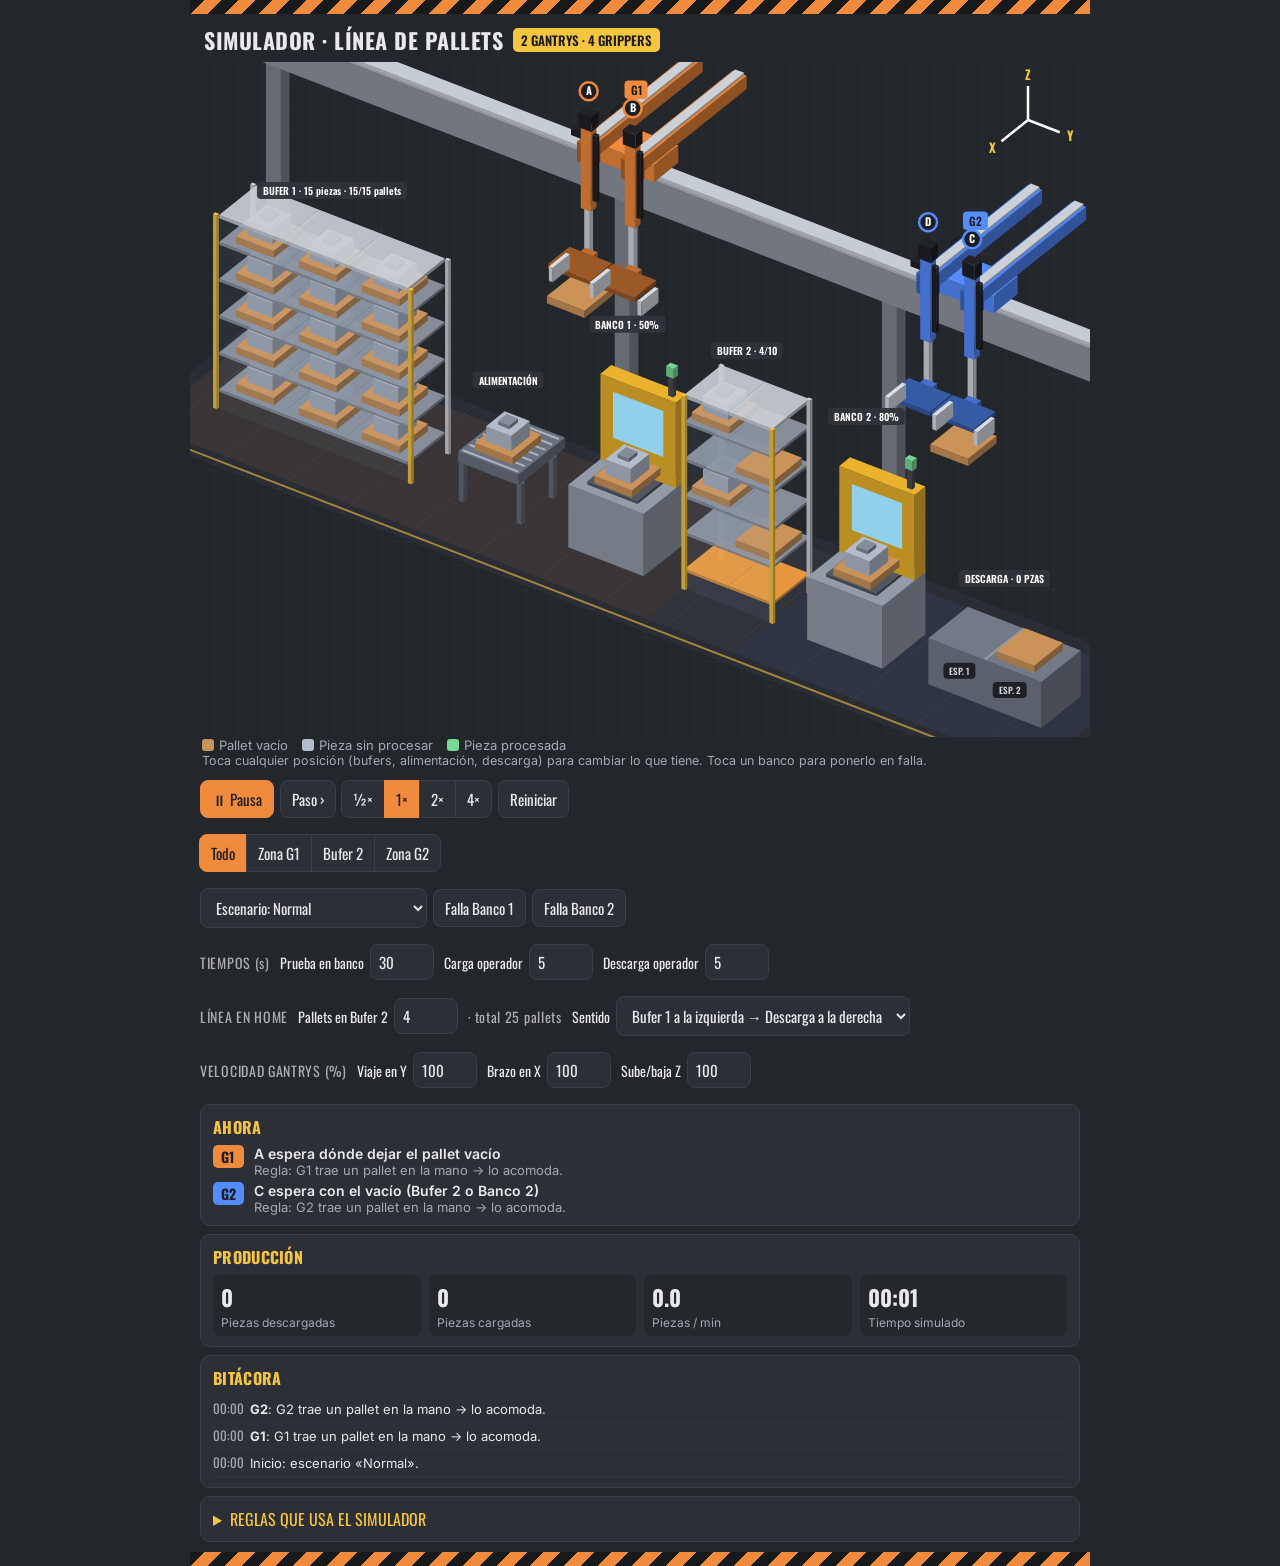
==== commit b75fb41c: "Gantrys como robot lineal y movimiento en L con pre-toma en los bufers - Dibujo: un solo riel; carro" ====
--- a/simulador/simulador_un_archivo.html
+++ b/simulador/simulador_un_archivo.html
@@ -125,8 +125,9 @@
  <li><b>G1</b> (A, B): Bufer 1, Alimentación, Banco 1 y Bufer 2. <b>G2</b> (C, D): Bufer 2, Banco 2 y Descarga. Solo un gantry a la vez dentro del Bufer 2.</li>
  <li><b>Línea en home (25 pallets):</b> Bufer 1 lleno (15), 4 en el Bufer 2 (uno por nivel 1–4), alimentación con pieza, 1 en cada banco, 1 en descarga y 1 en un gripper de cada gantry.</li>
  <li><b>Todo es intercambio:</b> en cada lugar un gripper saca y el otro deja.</li>
- <li><b>Bufer 1</b> (5 niveles × 3, siempre lleno): entran A (vertical) y B (en L); uno saca y el otro deja en la misma posición.</li>
- <li><b>Bufer 2</b> (5 niveles × 2): columna izquierda 001–005 → A y D en vertical; columna derecha 006–010 → B y C en L. Un solo pallet por nivel.</li>
+ <li><b>Bufer 1</b> (5 niveles × 3, siempre lleno): entran A y B; uno saca y el otro deja en la misma posición.</li>
+ <li><b>Bufer 2</b> (5 niveles × 2): columna izquierda 001–005 → A y D; columna derecha 006–010 → B y C. Un solo pallet por nivel.</li>
+ <li><b>Movimiento en los bufers (en L):</b> Y a la posición → baja en Z a pre-toma → avanza en X → baja a la posición → toma/deja → sube un poco → regresa en X → sube en Z. En carga, bancos y descarga baja vertical.</li>
  <li><b>Bufer 2 niveles 1–4:</b> G1 deja 2 piezas nuevas listas para G2 y se lleva vacíos (intercambio en el mismo nivel). Aquí también se hace el <b>cambio de gripper</b>.</li>
  <li><b>Bufer 2 nivel 5:</b> solo traspaleo: G1 deja la pieza probada y G2 la lleva a descarga.</li>
  <li><b>G1:</b> Banco 1 terminó → cambio rápido (un brazo trae la nueva, el otro saca la probada al nivel 5 y aprovecha para traer un vacío) → intercambio en alimentación (toma pieza nueva, deja el vacío) → la pieza va al Banco 1, al Bufer 2 o al Bufer 1.</li>
@@ -161,7 +162,13 @@
 let B2_STOCK=2;   // piezas nuevas que G1 deja listas en el Bufer 2 para el Banco 2   // segundos; se cambian desde la barra TIEMPOS de la pantalla
 const REST=3.25, GH=0.47;
 const LV=n=>0.30+(5-n)*0.56;
-const LANE={A:-1.05,B:1.05,C:1.05,D:-1.05};
+// HOME en X: los 4 grippers retraídos (vigas X metidas sobre el carro). Desde ahí entran en L a los bufers.
+const HOME_X=-1.05;
+const LANE={A:HOME_X,B:HOME_X,C:HOME_X,D:HOME_X};
+// Cada gripper va en su propia viga X, separada en Y: el carro del eje Y se corre para poner el gripper que trabaja
+// sobre la posición (paso real "mover carro para el otro brazo"). A/D de un lado, B/C del otro.
+const YOFF={A:-.35,D:-.35,B:.35,C:.35};
+const gyFor=(arm,s)=>s.y-YOFF[arm];
 const SAFE={G1:6.2,G2:10.0};
 
 </script>
@@ -242,29 +249,32 @@
 // ===== motion macros =====
 const name=s=>s.kind==='B1'?`Bufer 1 pos ${s.label} (nivel ${s.level})`:s.kind==='B2'?`Bufer 2 pos ${s.label} (nivel ${s.level})`:s.kind==='DESC'?`Descarga espacio ${s.label}`:s.label.charAt(0)+s.label.slice(1).toLowerCase();
 const mv=(to,txt)=>({t:'mv',to,txt});
-// En L: B en el Bufer 1, y B/C en la columna derecha del Bufer 2. A/D siempre vertical.
-function isL(arm,s){return (arm==='B'||arm==='C')&&(s.kind==='B1'||(s.kind==='B2'&&s.col==='R'));}
+// En los bufers (Bufer 1 y Bufer 2) TODOS los grippers entran en L desde su home; en carga, bancos y descarga, vertical.
+function isL(arm,s){return s.kind==='B1'||s.kind==='B2';}
 function pick(g,arm,s,moveY=true){return (isL(arm,s)?seqL:seqV)(g,arm,s,'grab',moveY);}
 function place(g,arm,s,moveY=true){return (isL(arm,s)?seqL:seqV)(g,arm,s,'rel',moveY);}
+// Secuencia en L: Y a la posición del gripper → Z a pre-toma (casi al nivel) → avanza en X → Z a la posición
+// → toma/deja → sube un poco (pre-toma) → regresa en X → sube en Z.
 function seqL(g,arm,s,op,moveY){
-  const verb=op==='grab'?'toma':'deja';
-  return [mv({gy:s.y},`${g.name} viaja en Y a ${name(s)}`),
-    mv({[arm+'.z']:s.z+GH+(op==='grab'?0.05:0.09)},`${arm} baja en Z al nivel ${s.level}`),
-    mv({[arm+'.x']:s.x},`${arm} entra en X (movimiento en L)`),
-    mv({[arm+'.z']:s.z+GH},`${arm} se asienta`),
+  const verb=op==='grab'?'toma':'deja', pre=s.z+GH+(op==='grab'?0.06:0.10);
+  return [mv({gy:gyFor(arm,s)},moveY?`${g.name} viaja en Y a ${name(s)} (gripper ${arm})`:`${g.name} corre el carro para el gripper ${arm}`),
+    mv({[arm+'.z']:pre},`${arm} baja en Z a pre-toma (nivel ${s.level})`),
+    mv({[arm+'.x']:s.x},`${arm} avanza en X`),
+    mv({[arm+'.z']:s.z+GH},`${arm} baja en Z a la posición`),
     {t:op,arm,s,txt:`${arm} ${verb} el pallet en ${name(s)}`},
-    ...(op==='grab'?[mv({[arm+'.z']:s.z+GH+0.08},`${arm} levanta el pallet`)]:[]),
-    mv({[arm+'.x']:LANE[arm]},`${arm} sale en X`),
+    mv({[arm+'.z']:s.z+GH+(op==='grab'?0.08:0.10)},`${arm} sube un poco (pre-toma)`),
+    mv({[arm+'.x']:LANE[arm]},`${arm} regresa en X`),
     mv({[arm+'.z']:REST},`${arm} sube en Z`)];
 }
 function seqV(g,arm,s,op,moveY){
   const verb=op==='grab'?'toma':'deja';
-  return [...(moveY?[mv({gy:s.y},`${g.name} viaja en Y a ${name(s)}`)]:[]),
+  // siempre ajusta Y: si el otro gripper estaba trabajando aquí, el carro se corre para este (moveY=false = mismo lugar)
+  return [mv({gy:gyFor(arm,s)},moveY?`${g.name} viaja en Y a ${name(s)} (gripper ${arm})`:`${g.name} corre el carro para el gripper ${arm}`),
     mv({[arm+'.x']:s.x},`${arm} se alinea en X`),
     mv({[arm+'.z']:s.z+GH},`${arm} baja en Z (vertical)`),
     {t:op,arm,s,txt:`${arm} ${verb} el pallet en ${name(s)}`},
     mv({[arm+'.z']:REST},`${arm} sube en Z`),
-    mv({[arm+'.x']:LANE[arm]},`${arm} regresa a su carril`)];
+    mv({[arm+'.x']:LANE[arm]},`${arm} regresa a home`)];
 }
 const lock=g=>({t:'lock',txt:`${g.name} espera que se libere el Bufer 2`});
 const unlock=g=>[mv({gy:SAFE[g.name]},`${g.name} sale del Bufer 2`),{t:'unlock'}];
@@ -305,7 +315,7 @@
     const k=g.dur>0?Math.min(1,g.el/g.dur):1;
     if(a.t==='mv'){const e=k*k*(3-2*k); for(const key in a.to) g.v[key]=g.frm[key]+(a.to[key]-g.frm[key])*e;}
     if((a.t==='grab'||a.t==='rel')&&k>=0.5&&!g.ev){ g.ev=true;
-      if(a.t==='grab'){const p=a.s.pallet; if(!p){log(`<span style="color:#ee4d47">${g.name}: no encontró pallet en ${name(a.s)} (se movió a mano).</span>`); } else {p.claimed=false;g.hold[a.arm]=p;a.s.pallet=null;a.s.res=null;}}
+      if(a.t==='grab'){const p=a.s.pallet; if(!p){log(`<span style="color:#ee4d47">${g.name}: no encontró pallet en ${name(a.s)} (se movió a mano).</span>`); } else {p.claimed=false;g.hold[a.arm]=p;a.s.pallet=null;a.s.res=null; if(window.__onGrab) window.__onGrab(g,a.arm,a.s,p); /* gancho para pruebas */}}
       else {const p=g.hold[a.arm]; g.hold[a.arm]=null; if(p){ if(a.s.pallet){log(`<span style="color:#ee4d47">${g.name}: ${name(a.s)} ocupada, regresa el pallet.</span>`); g.hold[a.arm]=p; } else {a.s.pallet=p;a.s.res=null;a.s.timer=0; if(a.s.kind==='BK'&&p.piece==='raw'){a.s.prog=0;}}}}
     }
     if(g.el>=g.dur-1e-9){ g.cur=null; if(g.dur>0) actionDone=true; }
@@ -734,7 +744,7 @@
 function P(x,y,z){
   let u=(y-cam.yc)*0.88-x*0.50; if(ESPEJO) u=-u;   // espejo: Bufer 1 a la derecha, Descarga a la izquierda
   const v=(y-cam.yc)*0.34+x*0.40-z*0.92;
-  const cy0=CH*0.50+cam.k*1.85;
+  const cy0=CH*0.50+cam.k*2.10;
   return [CW/2+cam.k*u, cy0+cam.k*v];
 }
 const rgba=(c,a=1)=>`rgba(${c[0]*255|0},${c[1]*255|0},${c[2]*255|0},${a})`;
@@ -766,7 +776,13 @@
   line3([1.75,-0.8,0],[1.75,13.8,0],C.ye,2,.6);
 }
 const POSTS=[-0.5,5.05,9.3,13.5];
-function rail(x,a){POSTS.forEach(py=>box(x-.07,x+.07,py-.07,py+.07,0,4,[.75,.77,.80],a)); box(x-.09,x+.09,-0.6,13.6,4,4.22,[.82,.84,.87],a);}
+// Riel único (eje Y): viga gris atrás de las estaciones, sobre postes. Los dos gantrys corren sobre ella.
+const RAIL_X=-2.0, RAIL_Z0=4.05, RAIL_Z1=4.55;
+function rail(){
+  POSTS.forEach(py=>{ box(RAIL_X-.12,RAIL_X+.12,py-.12,py+.12,0,RAIL_Z0,[.50,.52,.56]); box(RAIL_X-.22,RAIL_X+.22,py-.22,py+.22,0,.06,[.40,.42,.45]); });
+  box(RAIL_X-.22,RAIL_X+.22,-0.9,13.9,RAIL_Z0,RAIL_Z1,[.56,.58,.62]);                 // viga
+  box(RAIL_X-.16,RAIL_X+.16,-0.9,13.9,RAIL_Z1,RAIL_Z1+.05,[.78,.80,.83]);             // guía lineal arriba
+}
 function towerCol(slots,yc,half,first,last,y0,y1,kind){
   const zt=2.95, x0=-.52,x1=.52;
   if(first) box(x0-.03,x0+.03,y0-.03,y0+.03,0,zt,C.frame);
@@ -808,22 +824,41 @@
   for(const s of [S.D1,S.D2]){ if(s.pallet) pallet3(0,s.y,.7,s.pallet.piece);
     const q=P(.56,s.y,.35); tag(q[0],q[1],'ESP. '+s.label,'rgba(20,22,25,.85)','#cfd3d8',Math.max(9,Math.min(13,cam.k*.11))); }
 }
+// Gantry lineal: carro sobre el riel (eje Y) + brazo en voladizo (eje X) + dos columnas verticales (eje Z), una por gripper.
+// Gantry lineal: riel principal (fijo) → carro del eje Y (lo comparten los 2 grippers) → encima, un eje X por gripper:
+// una viga que SALE hacia el frente deslizándose sobre el carro → en su punta, la columna del eje Z con el gripper.
+const XB_L=3.0, XB_Z0=RAIL_Z1+.32, XB_Z1=XB_Z0+.20, MAST_TOP=XB_Z1+.45, CAR_Z1=XB_Z0;
 function drawGantry(g){
-  const gy=g.v.gy;
-  box(-1.62,1.62,gy-.20,gy+.20,4.22,4.50,g.col);
-  const arms=[...g.arms].sort((a,b)=>g.v[a+'.x']-g.v[b+'.x']);
+  const gy=g.v.gy, col=g.col, dark=[.13,.13,.15];
+  // eje Y: carro sobre el riel principal, con su motor y la cadena portacables
+  box(RAIL_X-.34,RAIL_X+.34,gy-.48,gy+.48,RAIL_Z1+.05,CAR_Z1,col);
+  box(RAIL_X-.30,RAIL_X-.08,gy-.44,gy-.26,CAR_Z1,CAR_Z1+.30,dark);
+  box(RAIL_X-.10,RAIL_X+.06,gy-1.0,gy-.48,RAIL_Z1+.10,RAIL_Z1+.20,dark);
+  // un eje X por gripper (el de atrás A/D a un lado, el de adelante B/C al otro), en orden de profundidad
+  const yo=YOFF;
+  const arms=[...g.arms].sort((a,b)=>yo[a]-yo[b]);
   for(const arm of arms){
-    const ax=g.v[arm+'.x'], az=g.v[arm+'.z'], p=g.hold[arm];
-    box(ax-.16,ax+.16,gy-.16,gy+.16,4.0,4.22,[.25,.27,.30]);
-    box(ax-.06,ax+.06,gy-.06,gy+.06,az+.06,4.0,[.70,.72,.76]);
-    if(p) pallet3(ax,gy,az-GH,p.piece);
-    box(ax-.30,ax+.30,gy-.12,gy+.12,az,az+.07,sh(g.col,.8));
-    const jo=p?.24:.30; [-1,1].forEach(s=>box(ax+s*jo-.03,ax+s*jo+.03,gy-.10,gy+.10,az-.22,az,[.85,.87,.9]));
-    const q=P(ax,gy,az+.55), r=Math.max(9,cam.k*.12);
+    const ax=g.v[arm+'.x'], az=g.v[arm+'.z'], p=g.hold[arm], yb=gy+yo[arm];
+    // viga del eje X: se desliza sobre el carro y sale hasta la posición del gripper
+    box(ax-.24-XB_L,ax-.14,yb-.11,yb+.11,XB_Z0,XB_Z1,sh(col,.95));
+    box(ax-.24-XB_L,ax-.14,yb-.07,yb+.07,XB_Z1,XB_Z1+.03,[.80,.82,.85]);
+    // eje Z en la punta de la viga: columna con cadena portacables, motor arriba y vástago que baja al gripper
+    const mx=ax-.24;   // la columna queda atrás; el gripper sale de ella hacia el frente
+    box(mx-.10,mx+.10,yb-.13,yb+.13,XB_Z0-.10,XB_Z1,sh(col,.72));   // unión X–Z
+    box(mx-.045,mx+.045,yb-.045,yb+.045,az+.10,XB_Z0-.80,[.82,.84,.87]);
+    box(mx-.08,mx+.08,yb-.08,yb+.08,XB_Z0-.80,MAST_TOP-.22,col);
+    box(mx-.035,mx+.035,yb+.08,yb+.15,XB_Z0-.65,MAST_TOP-.30,dark);
+    box(mx-.10,mx+.10,yb-.10,yb+.10,MAST_TOP-.22,MAST_TOP,dark);
+    // gripper volteado hacia enfrente: placa que sale de la columna, dedos a los lados del pallet
+    if(p) pallet3(ax,yb,az-GH,p.piece);
+    box(mx-.08,ax+.36,yb-.10,yb+.10,az+.07,az+.14,sh(g.col,.8));
+    box(ax-.30,ax+.30,yb-.34,yb+.34,az,az+.07,sh(g.col,.65));
+    const jo=p?.33:.38; [-1,1].forEach(s=>box(ax-.24,ax+.24,yb+s*jo-.03,yb+s*jo+.03,az-.22,az,[.85,.87,.9]));
+    const q=P(mx,yb,MAST_TOP+.32), r=Math.max(9,cam.k*.12);
     ctx.beginPath();ctx.arc(q[0],q[1],r,0,7);ctx.fillStyle='#1d1e21';ctx.fill();ctx.lineWidth=2.5;ctx.strokeStyle=rgba(g.col);ctx.stroke();
     ctx.fillStyle='#fff';ctx.font=`700 ${r*1.2}px Oswald`;ctx.textAlign='center';ctx.fillText(arm,q[0],q[1]+r*.42);
   }
-  const q=P(1.62,gy,4.7); tag(q[0],q[1],g.name,rgba(g.col),'#1d1d1f',Math.max(11,cam.k*.16));
+  const q=P(RAIL_X,gy,CAR_Z1+.75); tag(q[0],q[1],g.name,rgba(g.col),'#1d1d1f',Math.max(11,cam.k*.16));
 }
 function stationTags(){
   const items=[['BUFER 1',1.5,3.25,()=>`${B1().filter(s=>s.pallet&&s.pallet.piece==='raw').length} piezas · ${B1().filter(s=>s.pallet).length}/15 pallets`],['ALIMENTACIÓN',4.3,1.4,()=>S.ALIM.pallet&&S.ALIM.pallet.piece==='none'?`CARGANDO ${Math.round(S.ALIM.timer/LOAD*100)}%`:''],
@@ -839,7 +874,7 @@
   poly([[1.6,-0.6,.01],[1.6,7.4,.01],[-1.6,7.4,.01],[-1.6,-0.6,.01]],C.or,.07);
   poly([[1.6,8.8,.01],[1.6,13.6,.01],[-1.6,13.6,.01],[-1.6,8.8,.01]],C.bl,.07);
   poly([[1.6,7.4,.01],[1.6,8.8,.01],[-1.6,8.8,.01],[-1.6,7.4,.01]],lockOwner==='G1'?C.or:lockOwner==='G2'?C.bl:[.6,.6,.6],lockOwner?.18:.06);
-  rail(-1.55,1);
+  rail();
   const b1=B1(), b2=B2();
   const items=[];
   for(let p=0;p<3;p++) items.push([0.5+p,()=>towerCol(b1.filter(s=>s.col===p),0.5+p,0.5,p===0,p===2,-0.05,3.05,'B1')]);
@@ -849,7 +884,6 @@
   items.push([10.0,()=>banco(S.BK2)]); items.push([12.2,descarga]);
   for(const g of [G.G1,G.G2]) items.push([g.v.gy+0.05,()=>drawGantry(g)]);
   items.sort((a,b)=>a[0]-b[0]).forEach(i=>i[1]());
-  rail(1.55,.5);
   stationTags();
   // axes gizmo
   const ox=CW-62, oy=58, L=34; const sx=ESPEJO?-1:1; const dirs=[['X',-.50*1.2*sx,.40*1.2],['Y',.88*sx,.34],['Z',0,-1.0]];
